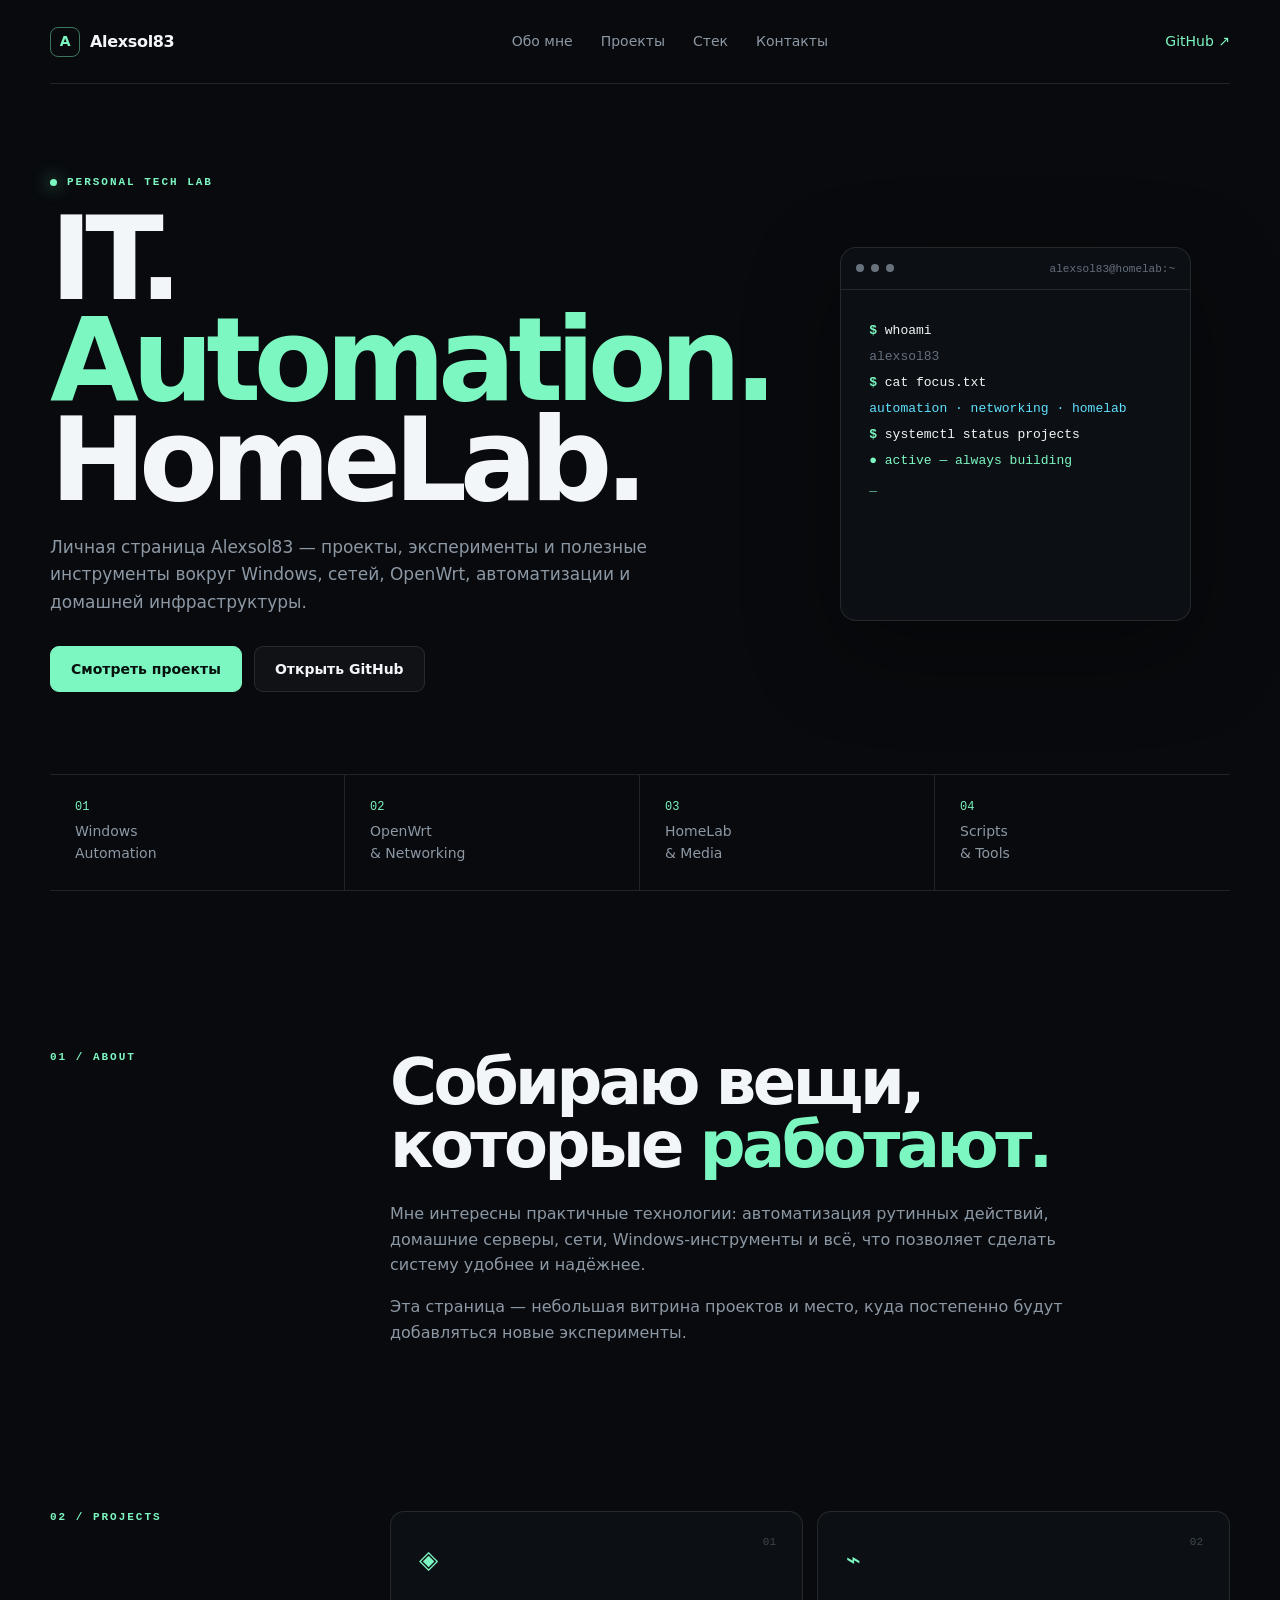
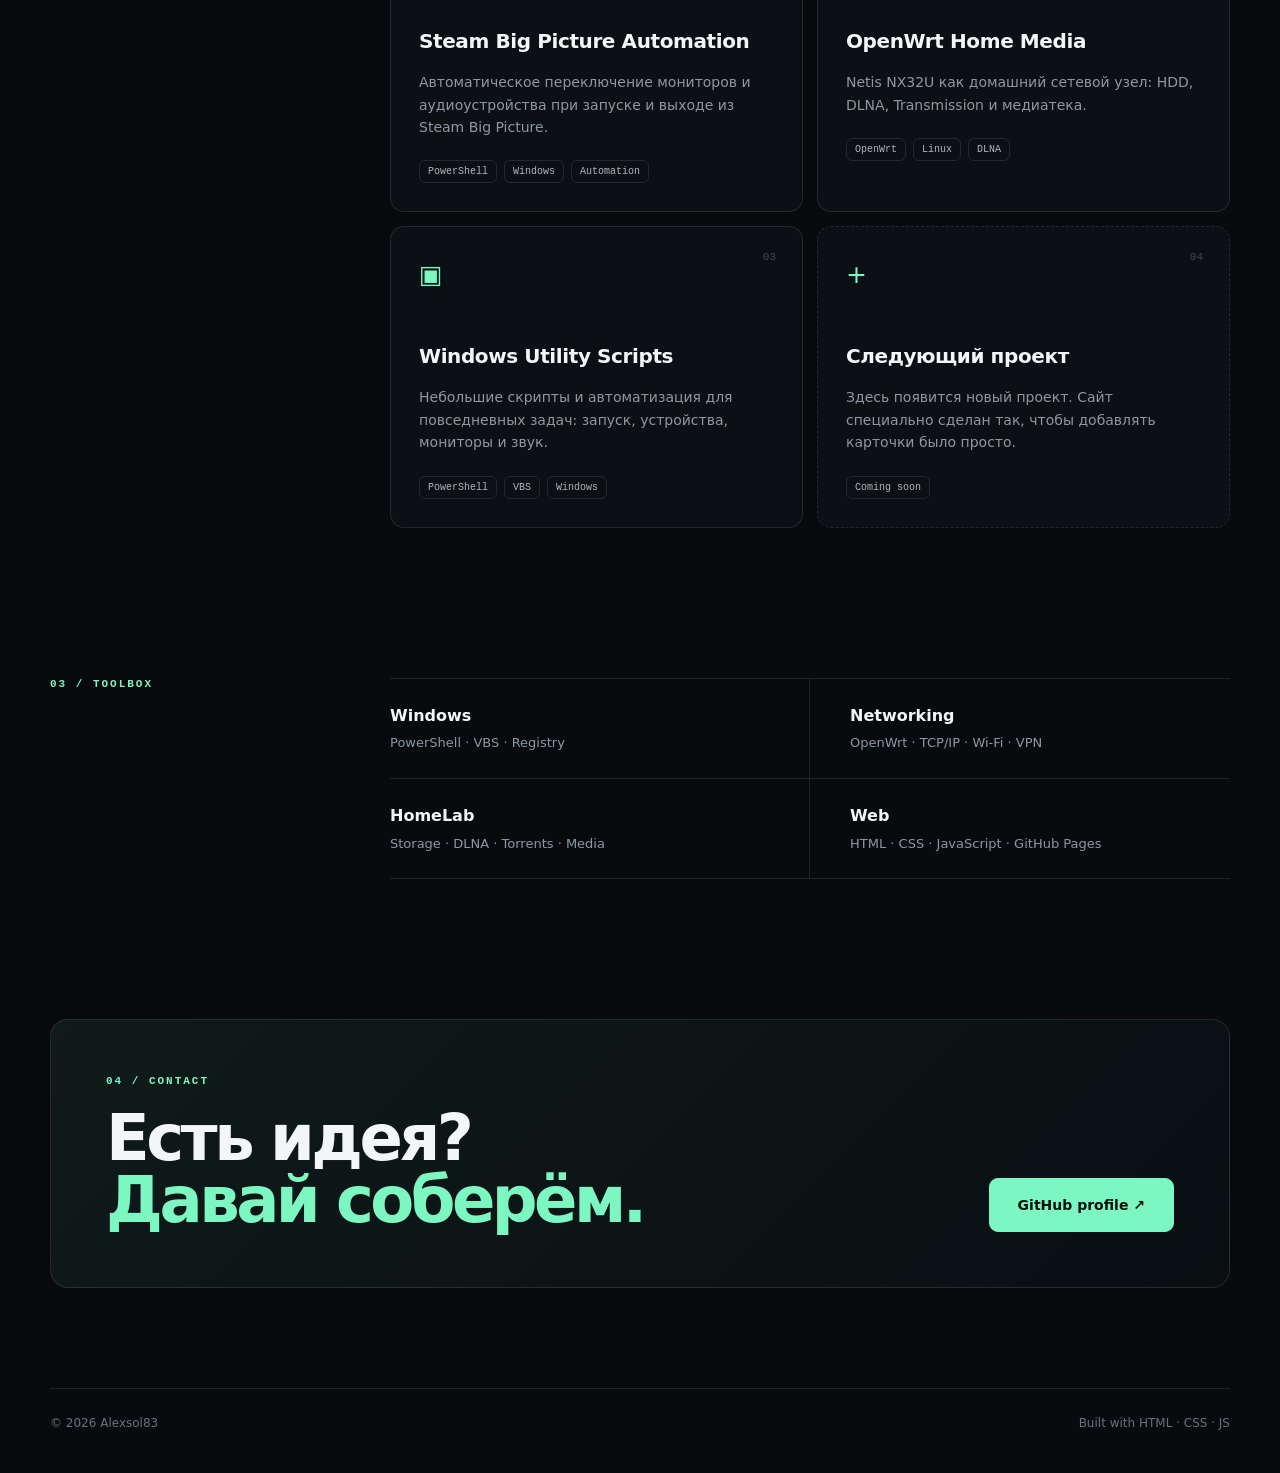
==== index.html @ 80c878f8 "Add files via upload" ====
<!doctype html>
<html lang="ru">
<head>
  <meta charset="utf-8">
  <meta name="viewport" content="width=device-width, initial-scale=1">
  <meta name="description" content="Alexsol83 — IT, automation, HomeLab, OpenWrt and personal projects.">
  <title>Alexsol83 — IT • Automation • HomeLab</title>
  <link rel="stylesheet" href="style.css">
</head>
<body>
  <div class="bg-grid" aria-hidden="true"></div>

  <header class="header">
    <a class="brand" href="#top" aria-label="Alexsol83">
      <span class="brand-mark">A</span>
      <span>Alexsol83</span>
    </a>
    <nav class="nav" aria-label="Основная навигация">
      <a href="#about">Обо мне</a>
      <a href="#projects">Проекты</a>
      <a href="#stack">Стек</a>
      <a href="#contact">Контакты</a>
    </nav>
    <a class="github-link" href="https://github.com/Alexsol83" target="_blank" rel="noopener">GitHub ↗</a>
  </header>

  <main id="top">
    <section class="hero">
      <div class="hero-copy reveal">
        <div class="eyebrow"><span class="dot"></span> PERSONAL TECH LAB</div>
        <h1>IT.<br><span>Automation.</span><br>HomeLab.</h1>
        <p class="hero-text">
          Личная страница Alexsol83 — проекты, эксперименты и полезные инструменты
          вокруг Windows, сетей, OpenWrt, автоматизации и домашней инфраструктуры.
        </p>
        <div class="hero-actions">
          <a class="btn primary" href="#projects">Смотреть проекты</a>
          <a class="btn secondary" href="https://github.com/Alexsol83" target="_blank" rel="noopener">Открыть GitHub</a>
        </div>
      </div>

      <div class="terminal-card reveal" aria-label="Терминал">
        <div class="terminal-top">
          <span></span><span></span><span></span>
          <small>alexsol83@homelab:~</small>
        </div>
        <div class="terminal-body">
          <p><b>$</b> whoami</p>
          <p class="muted">alexsol83</p>
          <p><b>$</b> cat focus.txt</p>
          <p class="accent">automation · networking · homelab</p>
          <p><b>$</b> systemctl status projects</p>
          <p class="ok">● active — always building</p>
          <p class="cursor">_</p>
        </div>
      </div>
    </section>

    <section class="stats reveal" aria-label="Ключевые направления">
      <div><strong>01</strong><span>Windows<br>Automation</span></div>
      <div><strong>02</strong><span>OpenWrt<br>& Networking</span></div>
      <div><strong>03</strong><span>HomeLab<br>& Media</span></div>
      <div><strong>04</strong><span>Scripts<br>& Tools</span></div>
    </section>

    <section id="about" class="section reveal">
      <div class="section-label">01 / ABOUT</div>
      <div class="section-content">
        <h2>Собираю вещи,<br>которые <em>работают.</em></h2>
        <p>
          Мне интересны практичные технологии: автоматизация рутинных действий,
          домашние серверы, сети, Windows-инструменты и всё, что позволяет
          сделать систему удобнее и надёжнее.
        </p>
        <p>
          Эта страница — небольшая витрина проектов и место, куда постепенно
          будут добавляться новые эксперименты.
        </p>
      </div>
    </section>

    <section id="projects" class="section reveal">
      <div class="section-label">02 / PROJECTS</div>
      <div class="project-grid">
        <article class="project">
          <div class="project-number">01</div>
          <div class="project-icon">◈</div>
          <h3>Steam Big Picture Automation</h3>
          <p>Автоматическое переключение мониторов и аудиоустройства при запуске и выходе из Steam Big Picture.</p>
          <div class="tags"><span>PowerShell</span><span>Windows</span><span>Automation</span></div>
        </article>

        <article class="project">
          <div class="project-number">02</div>
          <div class="project-icon">⌁</div>
          <h3>OpenWrt Home Media</h3>
          <p>Netis NX32U как домашний сетевой узел: HDD, DLNA, Transmission и медиатека.</p>
          <div class="tags"><span>OpenWrt</span><span>Linux</span><span>DLNA</span></div>
        </article>

        <article class="project">
          <div class="project-number">03</div>
          <div class="project-icon">▣</div>
          <h3>Windows Utility Scripts</h3>
          <p>Небольшие скрипты и автоматизация для повседневных задач: запуск, устройства, мониторы и звук.</p>
          <div class="tags"><span>PowerShell</span><span>VBS</span><span>Windows</span></div>
        </article>

        <article class="project future">
          <div class="project-number">04</div>
          <div class="project-icon">+</div>
          <h3>Следующий проект</h3>
          <p>Здесь появится новый проект. Сайт специально сделан так, чтобы добавлять карточки было просто.</p>
          <div class="tags"><span>Coming soon</span></div>
        </article>
      </div>
    </section>

    <section id="stack" class="section reveal">
      <div class="section-label">03 / TOOLBOX</div>
      <div class="toolbox">
        <div><b>Windows</b><span>PowerShell · VBS · Registry</span></div>
        <div><b>Networking</b><span>OpenWrt · TCP/IP · Wi‑Fi · VPN</span></div>
        <div><b>HomeLab</b><span>Storage · DLNA · Torrents · Media</span></div>
        <div><b>Web</b><span>HTML · CSS · JavaScript · GitHub Pages</span></div>
      </div>
    </section>

    <section id="contact" class="contact reveal">
      <div>
        <div class="section-label">04 / CONTACT</div>
        <h2>Есть идея?<br><em>Давай соберём.</em></h2>
      </div>
      <a class="btn primary large" href="https://github.com/Alexsol83" target="_blank" rel="noopener">GitHub profile ↗</a>
    </section>
  </main>

  <footer class="footer">
    <span>© <span id="year"></span> Alexsol83</span>
    <span>Built with HTML · CSS · JS</span>
  </footer>

  <script src="script.js"></script>
</body>
</html>
---- style.css ----
:root {
  --bg: #080a0d;
  --panel: rgba(15, 19, 24, .78);
  --text: #f3f6f8;
  --muted: #8d98a5;
  --line: rgba(255,255,255,.10);
  --accent: #7df7c2;
  --accent-2: #5fe2ff;
  --max: 1180px;
}

* { box-sizing: border-box; }
html { scroll-behavior: smooth; }
body {
  margin: 0;
  background: var(--bg);
  color: var(--text);
  font-family: Inter, ui-sans-serif, system-ui, -apple-system, BlinkMacSystemFont, "Segoe UI", sans-serif;
  line-height: 1.6;
  overflow-x: hidden;
}
a { color: inherit; text-decoration: none; }

.bg-grid {
  position: fixed;
  inset: 0;
  pointer-events: none;
  opacity: .22;
  background-image:
    linear-gradient(rgba(255,255,255,.035) 1px, transparent 1px),
    linear-gradient(90deg, rgba(255,255,255,.035) 1px, transparent 1px);
  background-size: 44px 44px;
  mask-image: linear-gradient(to bottom, black, transparent 80%);
}

.header, main, .footer {
  width: min(calc(100% - 40px), var(--max));
  margin-inline: auto;
}
.header {
  height: 84px;
  display: flex;
  align-items: center;
  justify-content: space-between;
  border-bottom: 1px solid var(--line);
}
.brand { display: flex; align-items: center; gap: 10px; font-weight: 750; letter-spacing: -.02em; }
.brand-mark {
  display: grid; place-items: center; width: 30px; height: 30px;
  border: 1px solid rgba(125,247,194,.45); color: var(--accent);
  font-size: 14px; border-radius: 8px;
}
.nav { display: flex; gap: 28px; color: var(--muted); font-size: 14px; }
.nav a:hover, .github-link:hover { color: var(--text); }
.github-link { font-size: 14px; color: var(--accent); }

.hero {
  min-height: 690px;
  display: grid;
  grid-template-columns: 1.1fr .9fr;
  align-items: center;
  gap: 70px;
  padding: 90px 0 80px;
}
.eyebrow, .section-label {
  color: var(--accent);
  font: 700 11px/1.2 ui-monospace, SFMono-Regular, Menlo, monospace;
  letter-spacing: .18em;
}
.eyebrow { display: flex; align-items: center; gap: 10px; }
.dot { width: 7px; height: 7px; border-radius: 50%; background: var(--accent); box-shadow: 0 0 18px var(--accent); }
h1 {
  margin: 20px 0 24px;
  font-size: clamp(62px, 9vw, 116px);
  line-height: .87;
  letter-spacing: -.065em;
  font-weight: 800;
}
h1 span, em { color: var(--accent); font-style: normal; }
.hero-text { max-width: 600px; color: var(--muted); font-size: 17px; }
.hero-actions { display: flex; gap: 12px; margin-top: 30px; flex-wrap: wrap; }
.btn {
  display: inline-flex; align-items: center; justify-content: center;
  min-height: 46px; padding: 0 20px; border-radius: 9px;
  border: 1px solid var(--line); font-weight: 700; font-size: 14px;
  transition: .25s ease;
}
.btn:hover { transform: translateY(-2px); }
.btn.primary { background: var(--accent); color: #06110d; border-color: var(--accent); }
.btn.secondary { background: rgba(255,255,255,.035); }
.btn.large { min-height: 54px; padding-inline: 28px; }

.terminal-card {
  border: 1px solid var(--line); background: var(--panel); backdrop-filter: blur(16px);
  border-radius: 16px; overflow: hidden; box-shadow: 0 30px 90px rgba(0,0,0,.35);
  transform: rotate(1.5deg);
}
.terminal-top { height: 42px; display: flex; align-items: center; gap: 7px; padding: 0 15px; border-bottom: 1px solid var(--line); }
.terminal-top > span { width: 8px; height: 8px; border-radius: 50%; background: #68727d; }
.terminal-top small { margin-left: auto; color: #66717c; font: 11px ui-monospace, monospace; }
.terminal-body { padding: 28px; min-height: 330px; font: 13px/2 ui-monospace, SFMono-Regular, Menlo, monospace; }
.terminal-body p { margin: 0; }
.terminal-body b { color: var(--accent); }
.muted { color: #66717c; }
.accent { color: var(--accent-2); }
.ok { color: var(--accent); }
.cursor { color: var(--accent); animation: blink 1s step-end infinite; }
@keyframes blink { 50% { opacity: 0; } }

.stats {
  display: grid; grid-template-columns: repeat(4,1fr);
  border-block: 1px solid var(--line); margin-bottom: 130px;
}
.stats > div { padding: 25px; border-right: 1px solid var(--line); display: flex; flex-direction: column; gap: 6px; }
.stats > div:last-child { border-right: 0; }
.stats strong { color: var(--accent); font: 12px ui-monospace, monospace; }
.stats span { color: var(--muted); font-size: 14px; }

.section { padding: 30px 0 120px; display: grid; grid-template-columns: .25fr .75fr; gap: 60px; }
.section-content { max-width: 760px; }
h2 { margin: 0 0 25px; font-size: clamp(38px, 5vw, 70px); line-height: .98; letter-spacing: -.055em; }
.section-content p { max-width: 680px; color: var(--muted); font-size: 16px; }
.project-grid { display: grid; grid-template-columns: repeat(2,1fr); gap: 14px; }
.project {
  position: relative; min-height: 290px; padding: 28px;
  background: var(--panel); border: 1px solid var(--line); border-radius: 14px;
  transition: .3s ease; overflow: hidden;
}
.project:hover { transform: translateY(-5px); border-color: rgba(125,247,194,.35); }
.project-number { position: absolute; top: 24px; right: 26px; color: #3e4852; font: 11px ui-monospace, monospace; }
.project-icon { color: var(--accent); font-size: 25px; margin-bottom: 45px; }
.project h3 { margin: 0 0 10px; font-size: 20px; letter-spacing: -.02em; }
.project p { color: var(--muted); font-size: 14px; }
.tags { display: flex; gap: 7px; flex-wrap: wrap; margin-top: 22px; }
.tags span { padding: 5px 8px; border: 1px solid var(--line); border-radius: 6px; color: #aeb7c0; font: 10px ui-monospace, monospace; }
.future { border-style: dashed; }

.toolbox { display: grid; grid-template-columns: 1fr 1fr; gap: 0; border-top: 1px solid var(--line); }
.toolbox div { padding: 24px 0; border-bottom: 1px solid var(--line); display: flex; flex-direction: column; gap: 5px; }
.toolbox div:nth-child(odd) { padding-right: 40px; border-right: 1px solid var(--line); }
.toolbox div:nth-child(even) { padding-left: 40px; }
.toolbox b { font-size: 16px; }
.toolbox span { color: var(--muted); font-size: 13px; }

.contact {
  margin: 20px 0 100px; padding: 55px;
  border: 1px solid var(--line); border-radius: 18px;
  background: linear-gradient(135deg, rgba(125,247,194,.07), rgba(95,226,255,.025));
  display: flex; align-items: end; justify-content: space-between; gap: 30px;
}
.contact h2 { margin-top: 18px; margin-bottom: 0; }

.footer {
  padding: 25px 0 40px; border-top: 1px solid var(--line);
  display: flex; justify-content: space-between; color: #68727c; font-size: 12px;
}

.reveal { opacity: 0; transform: translateY(18px); transition: opacity .7s ease, transform .7s ease; }
.reveal.visible { opacity: 1; transform: none; }

@media (max-width: 820px) {
  .header { height: 70px; }
  .nav { display: none; }
  .hero { grid-template-columns: 1fr; gap: 35px; padding-top: 65px; }
  .terminal-card { transform: none; }
  .stats { grid-template-columns: 1fr 1fr; margin-bottom: 80px; }
  .stats > div:nth-child(2) { border-right: 0; }
  .stats > div:nth-child(-n+2) { border-bottom: 1px solid var(--line); }
  .section { grid-template-columns: 1fr; gap: 25px; padding-bottom: 85px; }
  .project-grid, .toolbox { grid-template-columns: 1fr; }
  .toolbox div:nth-child(odd), .toolbox div:nth-child(even) { padding-inline: 0; border-right: 0; }
  .contact { flex-direction: column; align-items: flex-start; margin-bottom: 70px; padding: 32px; }
}
@media (max-width: 480px) {
  .header, main, .footer { width: min(calc(100% - 28px), var(--max)); }
  h1 { font-size: 60px; }
  .stats > div { padding: 18px 12px; }
  .project { min-height: auto; }
}
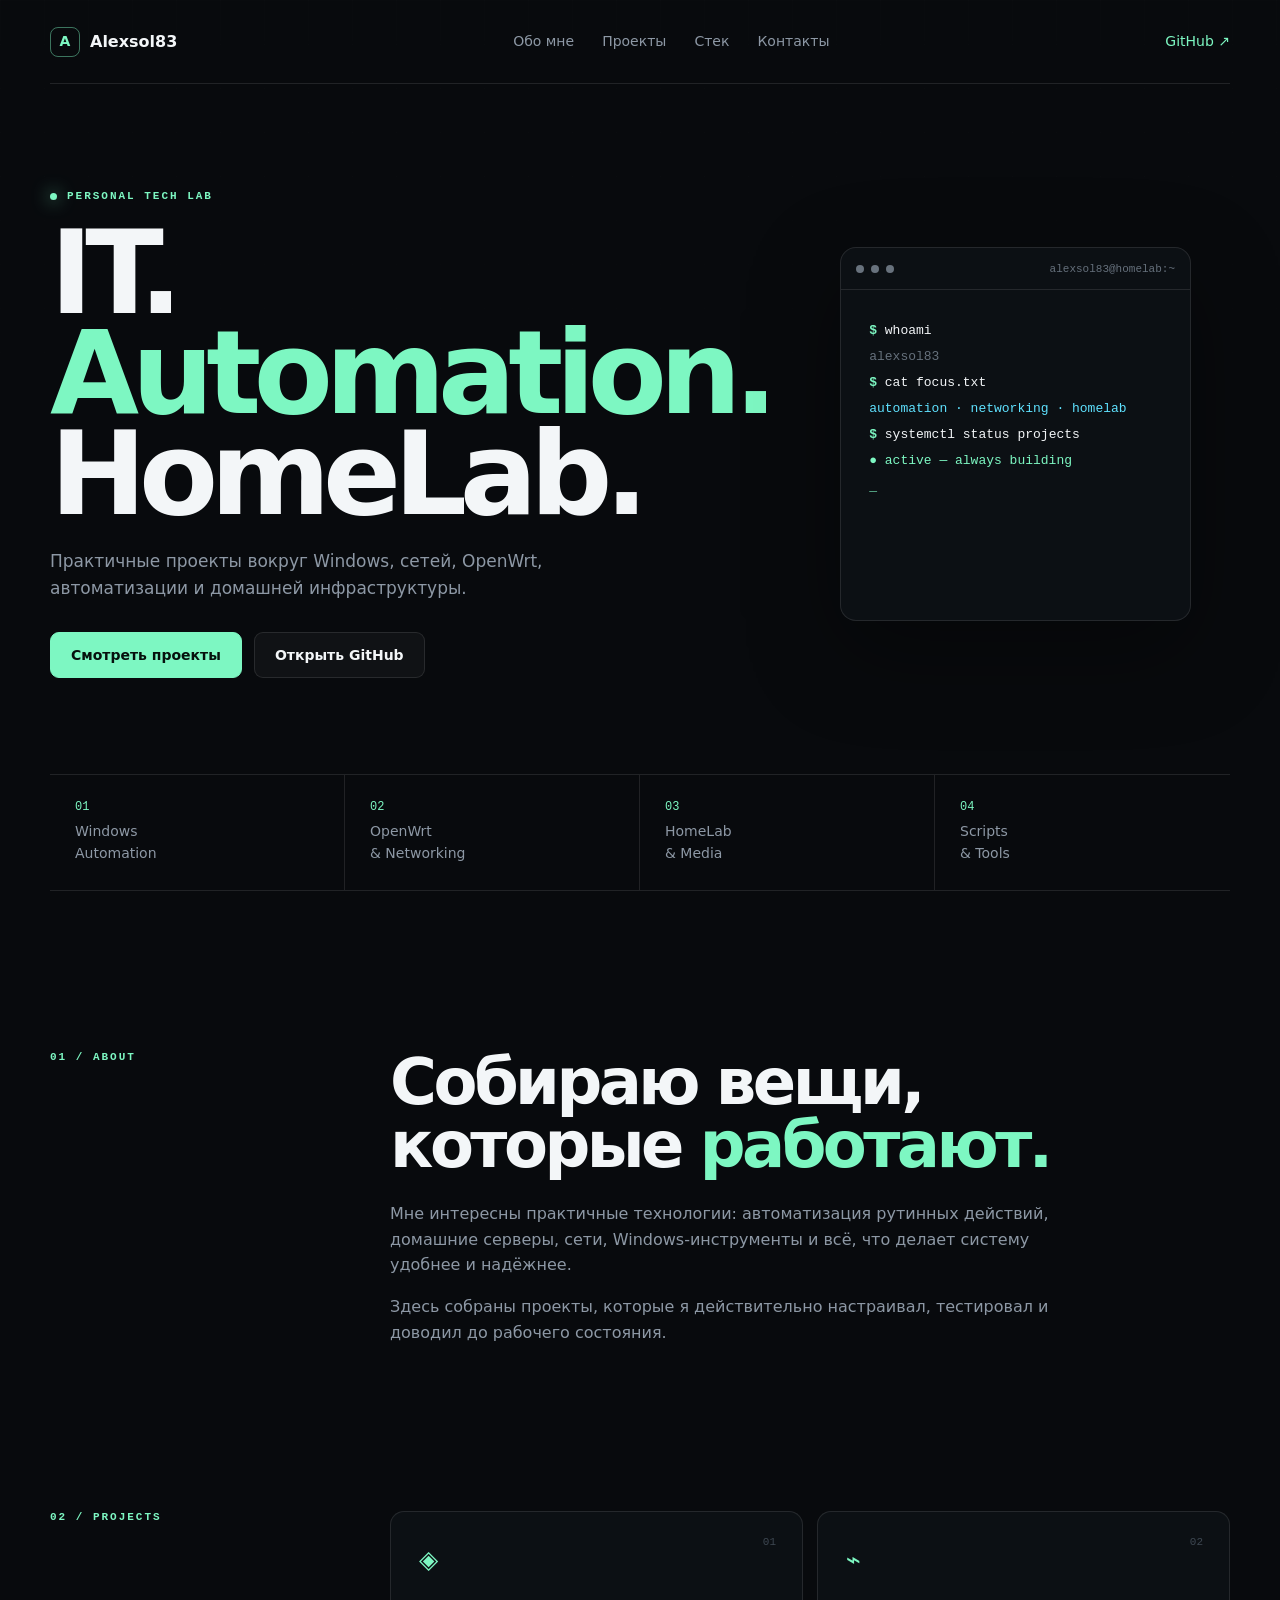
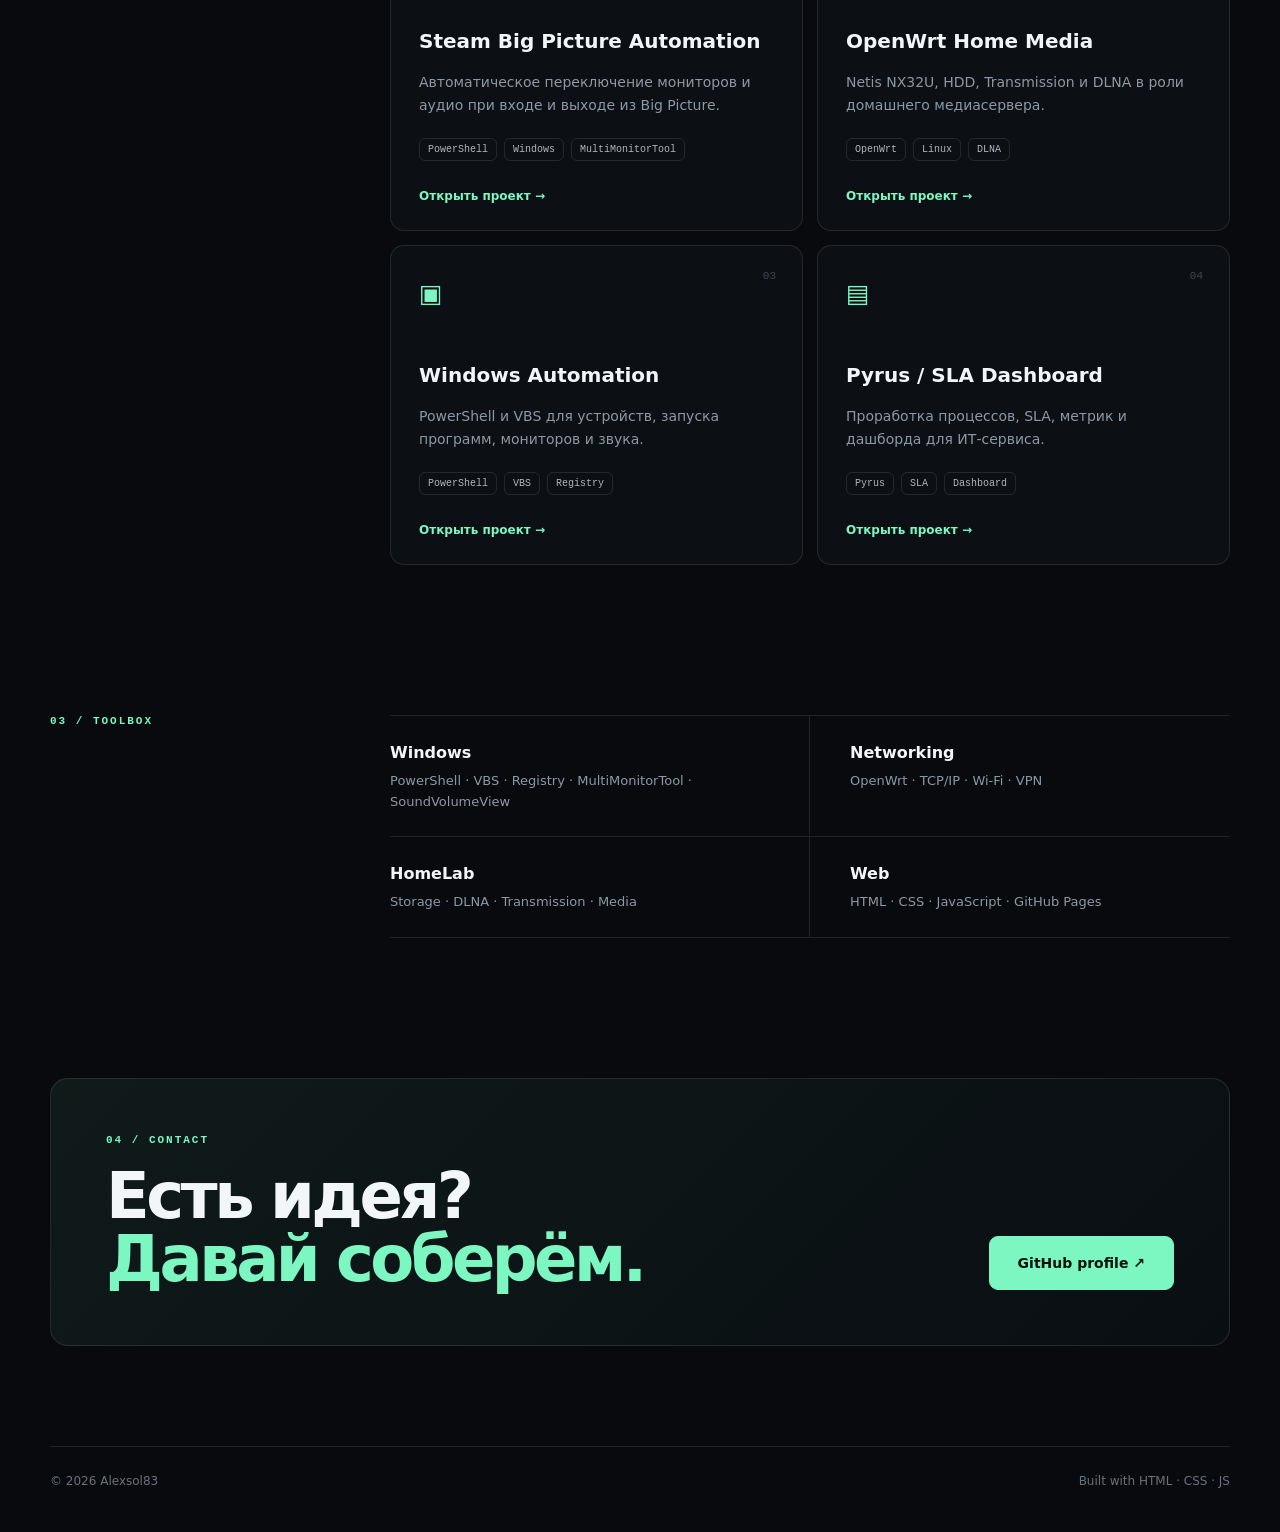
==== commit 04532b09: "Add files via upload" ====
--- a/index.html
+++ b/index.html
@@ -3,23 +3,16 @@
 <head>
   <meta charset="utf-8">
   <meta name="viewport" content="width=device-width, initial-scale=1">
-  <meta name="description" content="Alexsol83 — IT, automation, HomeLab, OpenWrt and personal projects.">
+  <meta name="description" content="Alexsol83 — IT infrastructure, automation, HomeLab and practical projects.">
   <title>Alexsol83 — IT • Automation • HomeLab</title>
   <link rel="stylesheet" href="style.css">
 </head>
 <body>
   <div class="bg-grid" aria-hidden="true"></div>
-
   <header class="header">
-    <a class="brand" href="#top" aria-label="Alexsol83">
-      <span class="brand-mark">A</span>
-      <span>Alexsol83</span>
-    </a>
-    <nav class="nav" aria-label="Основная навигация">
-      <a href="#about">Обо мне</a>
-      <a href="#projects">Проекты</a>
-      <a href="#stack">Стек</a>
-      <a href="#contact">Контакты</a>
+    <a class="brand" href="#top"><span class="brand-mark">A</span><span>Alexsol83</span></a>
+    <nav class="nav">
+      <a href="#about">Обо мне</a><a href="#projects">Проекты</a><a href="#stack">Стек</a><a href="#contact">Контакты</a>
     </nav>
     <a class="github-link" href="https://github.com/Alexsol83" target="_blank" rel="noopener">GitHub ↗</a>
   </header>
@@ -29,34 +22,23 @@
       <div class="hero-copy reveal">
         <div class="eyebrow"><span class="dot"></span> PERSONAL TECH LAB</div>
         <h1>IT.<br><span>Automation.</span><br>HomeLab.</h1>
-        <p class="hero-text">
-          Личная страница Alexsol83 — проекты, эксперименты и полезные инструменты
-          вокруг Windows, сетей, OpenWrt, автоматизации и домашней инфраструктуры.
-        </p>
+        <p class="hero-text">Практичные проекты вокруг Windows, сетей, OpenWrt, автоматизации и домашней инфраструктуры.</p>
         <div class="hero-actions">
           <a class="btn primary" href="#projects">Смотреть проекты</a>
           <a class="btn secondary" href="https://github.com/Alexsol83" target="_blank" rel="noopener">Открыть GitHub</a>
         </div>
       </div>
-
-      <div class="terminal-card reveal" aria-label="Терминал">
-        <div class="terminal-top">
-          <span></span><span></span><span></span>
-          <small>alexsol83@homelab:~</small>
-        </div>
+      <div class="terminal-card reveal">
+        <div class="terminal-top"><span></span><span></span><span></span><small>alexsol83@homelab:~</small></div>
         <div class="terminal-body">
-          <p><b>$</b> whoami</p>
-          <p class="muted">alexsol83</p>
-          <p><b>$</b> cat focus.txt</p>
-          <p class="accent">automation · networking · homelab</p>
-          <p><b>$</b> systemctl status projects</p>
-          <p class="ok">● active — always building</p>
-          <p class="cursor">_</p>
+          <p><b>$</b> whoami</p><p class="muted">alexsol83</p>
+          <p><b>$</b> cat focus.txt</p><p class="accent">automation · networking · homelab</p>
+          <p><b>$</b> systemctl status projects</p><p class="ok">● active — always building</p><p class="cursor">_</p>
         </div>
       </div>
     </section>
 
-    <section class="stats reveal" aria-label="Ключевые направления">
+    <section class="stats reveal">
       <div><strong>01</strong><span>Windows<br>Automation</span></div>
       <div><strong>02</strong><span>OpenWrt<br>& Networking</span></div>
       <div><strong>03</strong><span>HomeLab<br>& Media</span></div>
@@ -67,79 +49,62 @@
       <div class="section-label">01 / ABOUT</div>
       <div class="section-content">
         <h2>Собираю вещи,<br>которые <em>работают.</em></h2>
-        <p>
-          Мне интересны практичные технологии: автоматизация рутинных действий,
-          домашние серверы, сети, Windows-инструменты и всё, что позволяет
-          сделать систему удобнее и надёжнее.
-        </p>
-        <p>
-          Эта страница — небольшая витрина проектов и место, куда постепенно
-          будут добавляться новые эксперименты.
-        </p>
+        <p>Мне интересны практичные технологии: автоматизация рутинных действий, домашние серверы, сети, Windows-инструменты и всё, что делает систему удобнее и надёжнее.</p>
+        <p>Здесь собраны проекты, которые я действительно настраивал, тестировал и доводил до рабочего состояния.</p>
       </div>
     </section>
 
     <section id="projects" class="section reveal">
       <div class="section-label">02 / PROJECTS</div>
       <div class="project-grid">
-        <article class="project">
-          <div class="project-number">01</div>
-          <div class="project-icon">◈</div>
+        <a class="project" href="projects/steam-big-picture.html">
+          <div class="project-number">01</div><div class="project-icon">◈</div>
           <h3>Steam Big Picture Automation</h3>
-          <p>Автоматическое переключение мониторов и аудиоустройства при запуске и выходе из Steam Big Picture.</p>
-          <div class="tags"><span>PowerShell</span><span>Windows</span><span>Automation</span></div>
-        </article>
-
-        <article class="project">
-          <div class="project-number">02</div>
-          <div class="project-icon">⌁</div>
+          <p>Автоматическое переключение мониторов и аудио при входе и выходе из Big Picture.</p>
+          <div class="tags"><span>PowerShell</span><span>Windows</span><span>MultiMonitorTool</span></div>
+          <span class="project-more">Открыть проект →</span>
+        </a>
+        <a class="project" href="projects/openwrt-home-media.html">
+          <div class="project-number">02</div><div class="project-icon">⌁</div>
           <h3>OpenWrt Home Media</h3>
-          <p>Netis NX32U как домашний сетевой узел: HDD, DLNA, Transmission и медиатека.</p>
+          <p>Netis NX32U, HDD, Transmission и DLNA в роли домашнего медиасервера.</p>
           <div class="tags"><span>OpenWrt</span><span>Linux</span><span>DLNA</span></div>
-        </article>
-
-        <article class="project">
-          <div class="project-number">03</div>
-          <div class="project-icon">▣</div>
-          <h3>Windows Utility Scripts</h3>
-          <p>Небольшие скрипты и автоматизация для повседневных задач: запуск, устройства, мониторы и звук.</p>
-          <div class="tags"><span>PowerShell</span><span>VBS</span><span>Windows</span></div>
-        </article>
-
-        <article class="project future">
-          <div class="project-number">04</div>
-          <div class="project-icon">+</div>
-          <h3>Следующий проект</h3>
-          <p>Здесь появится новый проект. Сайт специально сделан так, чтобы добавлять карточки было просто.</p>
-          <div class="tags"><span>Coming soon</span></div>
-        </article>
+          <span class="project-more">Открыть проект →</span>
+        </a>
+        <a class="project" href="projects/windows-automation.html">
+          <div class="project-number">03</div><div class="project-icon">▣</div>
+          <h3>Windows Automation</h3>
+          <p>PowerShell и VBS для устройств, запуска программ, мониторов и звука.</p>
+          <div class="tags"><span>PowerShell</span><span>VBS</span><span>Registry</span></div>
+          <span class="project-more">Открыть проект →</span>
+        </a>
+        <a class="project" href="projects/pyrus-sla-dashboard.html">
+          <div class="project-number">04</div><div class="project-icon">▤</div>
+          <h3>Pyrus / SLA Dashboard</h3>
+          <p>Проработка процессов, SLA, метрик и дашборда для ИТ-сервиса.</p>
+          <div class="tags"><span>Pyrus</span><span>SLA</span><span>Dashboard</span></div>
+          <span class="project-more">Открыть проект →</span>
+        </a>
       </div>
     </section>
 
     <section id="stack" class="section reveal">
       <div class="section-label">03 / TOOLBOX</div>
       <div class="toolbox">
-        <div><b>Windows</b><span>PowerShell · VBS · Registry</span></div>
+        <div><b>Windows</b><span>PowerShell · VBS · Registry · MultiMonitorTool · SoundVolumeView</span></div>
         <div><b>Networking</b><span>OpenWrt · TCP/IP · Wi‑Fi · VPN</span></div>
-        <div><b>HomeLab</b><span>Storage · DLNA · Torrents · Media</span></div>
+        <div><b>HomeLab</b><span>Storage · DLNA · Transmission · Media</span></div>
         <div><b>Web</b><span>HTML · CSS · JavaScript · GitHub Pages</span></div>
       </div>
     </section>
 
     <section id="contact" class="contact reveal">
-      <div>
-        <div class="section-label">04 / CONTACT</div>
-        <h2>Есть идея?<br><em>Давай соберём.</em></h2>
-      </div>
+      <div><div class="section-label">04 / CONTACT</div><h2>Есть идея?<br><em>Давай соберём.</em></h2></div>
       <a class="btn primary large" href="https://github.com/Alexsol83" target="_blank" rel="noopener">GitHub profile ↗</a>
     </section>
   </main>
 
-  <footer class="footer">
-    <span>© <span id="year"></span> Alexsol83</span>
-    <span>Built with HTML · CSS · JS</span>
-  </footer>
-
+  <footer class="footer"><span>© <span id="year"></span> Alexsol83</span><span>Built with HTML · CSS · JS</span></footer>
   <script src="script.js"></script>
 </body>
 </html>
--- a/style.css
+++ b/style.css
@@ -1,179 +1,16 @@
-:root {
-  --bg: #080a0d;
-  --panel: rgba(15, 19, 24, .78);
-  --text: #f3f6f8;
-  --muted: #8d98a5;
-  --line: rgba(255,255,255,.10);
-  --accent: #7df7c2;
-  --accent-2: #5fe2ff;
-  --max: 1180px;
-}
-
-* { box-sizing: border-box; }
-html { scroll-behavior: smooth; }
-body {
-  margin: 0;
-  background: var(--bg);
-  color: var(--text);
-  font-family: Inter, ui-sans-serif, system-ui, -apple-system, BlinkMacSystemFont, "Segoe UI", sans-serif;
-  line-height: 1.6;
-  overflow-x: hidden;
-}
-a { color: inherit; text-decoration: none; }
-
-.bg-grid {
-  position: fixed;
-  inset: 0;
-  pointer-events: none;
-  opacity: .22;
-  background-image:
-    linear-gradient(rgba(255,255,255,.035) 1px, transparent 1px),
-    linear-gradient(90deg, rgba(255,255,255,.035) 1px, transparent 1px);
-  background-size: 44px 44px;
-  mask-image: linear-gradient(to bottom, black, transparent 80%);
-}
-
-.header, main, .footer {
-  width: min(calc(100% - 40px), var(--max));
-  margin-inline: auto;
-}
-.header {
-  height: 84px;
-  display: flex;
-  align-items: center;
-  justify-content: space-between;
-  border-bottom: 1px solid var(--line);
-}
-.brand { display: flex; align-items: center; gap: 10px; font-weight: 750; letter-spacing: -.02em; }
-.brand-mark {
-  display: grid; place-items: center; width: 30px; height: 30px;
-  border: 1px solid rgba(125,247,194,.45); color: var(--accent);
-  font-size: 14px; border-radius: 8px;
-}
-.nav { display: flex; gap: 28px; color: var(--muted); font-size: 14px; }
-.nav a:hover, .github-link:hover { color: var(--text); }
-.github-link { font-size: 14px; color: var(--accent); }
-
-.hero {
-  min-height: 690px;
-  display: grid;
-  grid-template-columns: 1.1fr .9fr;
-  align-items: center;
-  gap: 70px;
-  padding: 90px 0 80px;
-}
-.eyebrow, .section-label {
-  color: var(--accent);
-  font: 700 11px/1.2 ui-monospace, SFMono-Regular, Menlo, monospace;
-  letter-spacing: .18em;
-}
-.eyebrow { display: flex; align-items: center; gap: 10px; }
-.dot { width: 7px; height: 7px; border-radius: 50%; background: var(--accent); box-shadow: 0 0 18px var(--accent); }
-h1 {
-  margin: 20px 0 24px;
-  font-size: clamp(62px, 9vw, 116px);
-  line-height: .87;
-  letter-spacing: -.065em;
-  font-weight: 800;
-}
-h1 span, em { color: var(--accent); font-style: normal; }
-.hero-text { max-width: 600px; color: var(--muted); font-size: 17px; }
-.hero-actions { display: flex; gap: 12px; margin-top: 30px; flex-wrap: wrap; }
-.btn {
-  display: inline-flex; align-items: center; justify-content: center;
-  min-height: 46px; padding: 0 20px; border-radius: 9px;
-  border: 1px solid var(--line); font-weight: 700; font-size: 14px;
-  transition: .25s ease;
-}
-.btn:hover { transform: translateY(-2px); }
-.btn.primary { background: var(--accent); color: #06110d; border-color: var(--accent); }
-.btn.secondary { background: rgba(255,255,255,.035); }
-.btn.large { min-height: 54px; padding-inline: 28px; }
-
-.terminal-card {
-  border: 1px solid var(--line); background: var(--panel); backdrop-filter: blur(16px);
-  border-radius: 16px; overflow: hidden; box-shadow: 0 30px 90px rgba(0,0,0,.35);
-  transform: rotate(1.5deg);
-}
-.terminal-top { height: 42px; display: flex; align-items: center; gap: 7px; padding: 0 15px; border-bottom: 1px solid var(--line); }
-.terminal-top > span { width: 8px; height: 8px; border-radius: 50%; background: #68727d; }
-.terminal-top small { margin-left: auto; color: #66717c; font: 11px ui-monospace, monospace; }
-.terminal-body { padding: 28px; min-height: 330px; font: 13px/2 ui-monospace, SFMono-Regular, Menlo, monospace; }
-.terminal-body p { margin: 0; }
-.terminal-body b { color: var(--accent); }
-.muted { color: #66717c; }
-.accent { color: var(--accent-2); }
-.ok { color: var(--accent); }
-.cursor { color: var(--accent); animation: blink 1s step-end infinite; }
-@keyframes blink { 50% { opacity: 0; } }
-
-.stats {
-  display: grid; grid-template-columns: repeat(4,1fr);
-  border-block: 1px solid var(--line); margin-bottom: 130px;
-}
-.stats > div { padding: 25px; border-right: 1px solid var(--line); display: flex; flex-direction: column; gap: 6px; }
-.stats > div:last-child { border-right: 0; }
-.stats strong { color: var(--accent); font: 12px ui-monospace, monospace; }
-.stats span { color: var(--muted); font-size: 14px; }
-
-.section { padding: 30px 0 120px; display: grid; grid-template-columns: .25fr .75fr; gap: 60px; }
-.section-content { max-width: 760px; }
-h2 { margin: 0 0 25px; font-size: clamp(38px, 5vw, 70px); line-height: .98; letter-spacing: -.055em; }
-.section-content p { max-width: 680px; color: var(--muted); font-size: 16px; }
-.project-grid { display: grid; grid-template-columns: repeat(2,1fr); gap: 14px; }
-.project {
-  position: relative; min-height: 290px; padding: 28px;
-  background: var(--panel); border: 1px solid var(--line); border-radius: 14px;
-  transition: .3s ease; overflow: hidden;
-}
-.project:hover { transform: translateY(-5px); border-color: rgba(125,247,194,.35); }
-.project-number { position: absolute; top: 24px; right: 26px; color: #3e4852; font: 11px ui-monospace, monospace; }
-.project-icon { color: var(--accent); font-size: 25px; margin-bottom: 45px; }
-.project h3 { margin: 0 0 10px; font-size: 20px; letter-spacing: -.02em; }
-.project p { color: var(--muted); font-size: 14px; }
-.tags { display: flex; gap: 7px; flex-wrap: wrap; margin-top: 22px; }
-.tags span { padding: 5px 8px; border: 1px solid var(--line); border-radius: 6px; color: #aeb7c0; font: 10px ui-monospace, monospace; }
-.future { border-style: dashed; }
-
-.toolbox { display: grid; grid-template-columns: 1fr 1fr; gap: 0; border-top: 1px solid var(--line); }
-.toolbox div { padding: 24px 0; border-bottom: 1px solid var(--line); display: flex; flex-direction: column; gap: 5px; }
-.toolbox div:nth-child(odd) { padding-right: 40px; border-right: 1px solid var(--line); }
-.toolbox div:nth-child(even) { padding-left: 40px; }
-.toolbox b { font-size: 16px; }
-.toolbox span { color: var(--muted); font-size: 13px; }
-
-.contact {
-  margin: 20px 0 100px; padding: 55px;
-  border: 1px solid var(--line); border-radius: 18px;
-  background: linear-gradient(135deg, rgba(125,247,194,.07), rgba(95,226,255,.025));
-  display: flex; align-items: end; justify-content: space-between; gap: 30px;
-}
-.contact h2 { margin-top: 18px; margin-bottom: 0; }
-
-.footer {
-  padding: 25px 0 40px; border-top: 1px solid var(--line);
-  display: flex; justify-content: space-between; color: #68727c; font-size: 12px;
-}
-
-.reveal { opacity: 0; transform: translateY(18px); transition: opacity .7s ease, transform .7s ease; }
-.reveal.visible { opacity: 1; transform: none; }
-
-@media (max-width: 820px) {
-  .header { height: 70px; }
-  .nav { display: none; }
-  .hero { grid-template-columns: 1fr; gap: 35px; padding-top: 65px; }
-  .terminal-card { transform: none; }
-  .stats { grid-template-columns: 1fr 1fr; margin-bottom: 80px; }
-  .stats > div:nth-child(2) { border-right: 0; }
-  .stats > div:nth-child(-n+2) { border-bottom: 1px solid var(--line); }
-  .section { grid-template-columns: 1fr; gap: 25px; padding-bottom: 85px; }
-  .project-grid, .toolbox { grid-template-columns: 1fr; }
-  .toolbox div:nth-child(odd), .toolbox div:nth-child(even) { padding-inline: 0; border-right: 0; }
-  .contact { flex-direction: column; align-items: flex-start; margin-bottom: 70px; padding: 32px; }
-}
-@media (max-width: 480px) {
-  .header, main, .footer { width: min(calc(100% - 28px), var(--max)); }
-  h1 { font-size: 60px; }
-  .stats > div { padding: 18px 12px; }
-  .project { min-height: auto; }
-}
+:root{--bg:#080a0d;--panel:rgba(15,19,24,.78);--text:#f3f6f8;--muted:#8d98a5;--line:rgba(255,255,255,.10);--accent:#7df7c2;--accent2:#5fe2ff;--max:1180px}
+*{box-sizing:border-box}html{scroll-behavior:smooth}body{margin:0;background:var(--bg);color:var(--text);font-family:Inter,ui-sans-serif,system-ui,-apple-system,BlinkMacSystemFont,"Segoe UI",sans-serif;line-height:1.6;overflow-x:hidden}a{color:inherit;text-decoration:none}
+.bg-grid{position:fixed;inset:0;pointer-events:none;opacity:.22;background-image:linear-gradient(rgba(255,255,255,.035) 1px,transparent 1px),linear-gradient(90deg,rgba(255,255,255,.035) 1px,transparent 1px);background-size:44px 44px;mask-image:linear-gradient(to bottom,#000,transparent 80%)}
+.header,main,.footer{width:min(calc(100% - 40px),var(--max));margin-inline:auto}.header{height:84px;display:flex;align-items:center;justify-content:space-between;border-bottom:1px solid var(--line)}.brand{display:flex;align-items:center;gap:10px;font-weight:750}.brand-mark{display:grid;place-items:center;width:30px;height:30px;border:1px solid rgba(125,247,194,.45);color:var(--accent);font-size:14px;border-radius:8px}.nav{display:flex;gap:28px;color:var(--muted);font-size:14px}.nav a:hover,.github-link:hover{color:var(--text)}.github-link{font-size:14px;color:var(--accent)}
+.hero{min-height:690px;display:grid;grid-template-columns:1.1fr .9fr;align-items:center;gap:70px;padding:90px 0 80px}.eyebrow,.section-label{color:var(--accent);font:700 11px/1.2 ui-monospace,SFMono-Regular,Menlo,monospace;letter-spacing:.18em}.eyebrow{display:flex;align-items:center;gap:10px}.dot{width:7px;height:7px;border-radius:50%;background:var(--accent);box-shadow:0 0 18px var(--accent)}
+h1{margin:20px 0 24px;font-size:clamp(62px,9vw,116px);line-height:.87;letter-spacing:-.065em;font-weight:800}h1 span,em{color:var(--accent);font-style:normal}.hero-text{max-width:600px;color:var(--muted);font-size:17px}.hero-actions{display:flex;gap:12px;margin-top:30px;flex-wrap:wrap}.btn{display:inline-flex;align-items:center;justify-content:center;min-height:46px;padding:0 20px;border-radius:9px;border:1px solid var(--line);font-weight:700;font-size:14px;transition:.25s}.btn:hover{transform:translateY(-2px)}.btn.primary{background:var(--accent);color:#06110d;border-color:var(--accent)}.btn.secondary{background:rgba(255,255,255,.035)}.btn.large{min-height:54px;padding-inline:28px}
+.terminal-card{border:1px solid var(--line);background:var(--panel);backdrop-filter:blur(16px);border-radius:16px;overflow:hidden;box-shadow:0 30px 90px rgba(0,0,0,.35);transform:rotate(1.5deg)}.terminal-top{height:42px;display:flex;align-items:center;gap:7px;padding:0 15px;border-bottom:1px solid var(--line)}.terminal-top>span{width:8px;height:8px;border-radius:50%;background:#68727d}.terminal-top small{margin-left:auto;color:#66717c;font:11px ui-monospace,monospace}.terminal-body{padding:28px;min-height:330px;font:13px/2 ui-monospace,SFMono-Regular,Menlo,monospace}.terminal-body p{margin:0}.terminal-body b{color:var(--accent)}.muted{color:#66717c}.accent{color:var(--accent2)}.ok{color:var(--accent)}.cursor{color:var(--accent);animation:blink 1s step-end infinite}@keyframes blink{50%{opacity:0}}
+.stats{display:grid;grid-template-columns:repeat(4,1fr);border-block:1px solid var(--line);margin-bottom:130px}.stats>div{padding:25px;border-right:1px solid var(--line);display:flex;flex-direction:column;gap:6px}.stats>div:last-child{border-right:0}.stats strong{color:var(--accent);font:12px ui-monospace,monospace}.stats span{color:var(--muted);font-size:14px}
+.section{padding:30px 0 120px;display:grid;grid-template-columns:.25fr .75fr;gap:60px}.section-content{max-width:760px}h2{margin:0 0 25px;font-size:clamp(38px,5vw,70px);line-height:.98;letter-spacing:-.055em}.section-content p{max-width:680px;color:var(--muted);font-size:16px}
+.project-grid{display:grid;grid-template-columns:repeat(2,1fr);gap:14px}.project{position:relative;min-height:320px;padding:28px;background:var(--panel);border:1px solid var(--line);border-radius:14px;transition:.3s;overflow:hidden}.project:hover{transform:translateY(-5px);border-color:rgba(125,247,194,.35)}.project-number{position:absolute;top:24px;right:26px;color:#3e4852;font:11px ui-monospace,monospace}.project-icon{color:var(--accent);font-size:25px;margin-bottom:45px}.project h3{margin:0 0 10px;font-size:20px}.project p{color:var(--muted);font-size:14px}.tags{display:flex;gap:7px;flex-wrap:wrap;margin-top:22px}.tags span{padding:5px 8px;border:1px solid var(--line);border-radius:6px;color:#aeb7c0;font:10px ui-monospace,monospace}.project-more{position:absolute;bottom:24px;left:28px;color:var(--accent);font-size:12px;font-weight:700}
+.toolbox{display:grid;grid-template-columns:1fr 1fr;gap:0;border-top:1px solid var(--line)}.toolbox div{padding:24px 0;border-bottom:1px solid var(--line);display:flex;flex-direction:column;gap:5px}.toolbox div:nth-child(odd){padding-right:40px;border-right:1px solid var(--line)}.toolbox div:nth-child(even){padding-left:40px}.toolbox b{font-size:16px}.toolbox span{color:var(--muted);font-size:13px}
+.contact{margin:20px 0 100px;padding:55px;border:1px solid var(--line);border-radius:18px;background:linear-gradient(135deg,rgba(125,247,194,.07),rgba(95,226,255,.025));display:flex;align-items:end;justify-content:space-between;gap:30px}.contact h2{margin-top:18px;margin-bottom:0}.footer{padding:25px 0 40px;border-top:1px solid var(--line);display:flex;justify-content:space-between;color:#68727c;font-size:12px}
+.reveal{opacity:0;transform:translateY(18px);transition:opacity .7s,transform .7s}.reveal.visible{opacity:1;transform:none}
+.project-page{padding:90px 0 120px;max-width:850px}.back{display:inline-flex;color:var(--accent);font:12px ui-monospace,monospace;margin-bottom:45px}.project-page h1{font-size:clamp(50px,7vw,88px);margin-bottom:25px}.lead{color:var(--muted);font-size:19px;max-width:720px}.detail-grid{display:grid;grid-template-columns:1fr 1fr;gap:14px;margin:55px 0}.detail{border:1px solid var(--line);border-radius:12px;padding:22px;background:var(--panel)}.detail b{display:block;margin-bottom:5px}.detail span{color:var(--muted);font-size:13px}.project-page h2{font-size:38px;margin-top:70px}.project-page ul{color:var(--muted);padding-left:20px}.codebox{padding:22px;border:1px solid var(--line);border-radius:12px;background:#050709;color:#aeb7c0;font:12px/1.8 ui-monospace,monospace;overflow:auto}
+@media(max-width:820px){.header{height:70px}.nav{display:none}.hero{grid-template-columns:1fr;gap:35px;padding-top:65px}.terminal-card{transform:none}.stats{grid-template-columns:1fr 1fr;margin-bottom:80px}.stats>div:nth-child(2){border-right:0}.stats>div:nth-child(-n+2){border-bottom:1px solid var(--line)}.section{grid-template-columns:1fr;gap:25px;padding-bottom:85px}.project-grid,.toolbox,.detail-grid{grid-template-columns:1fr}.toolbox div:nth-child(odd),.toolbox div:nth-child(even){padding-inline:0;border-right:0}.contact{flex-direction:column;align-items:flex-start;margin-bottom:70px;padding:32px}}
+@media(max-width:480px){.header,main,.footer{width:min(calc(100% - 28px),var(--max))}h1{font-size:60px}.stats>div{padding:18px 12px}.project{min-height:340px}}
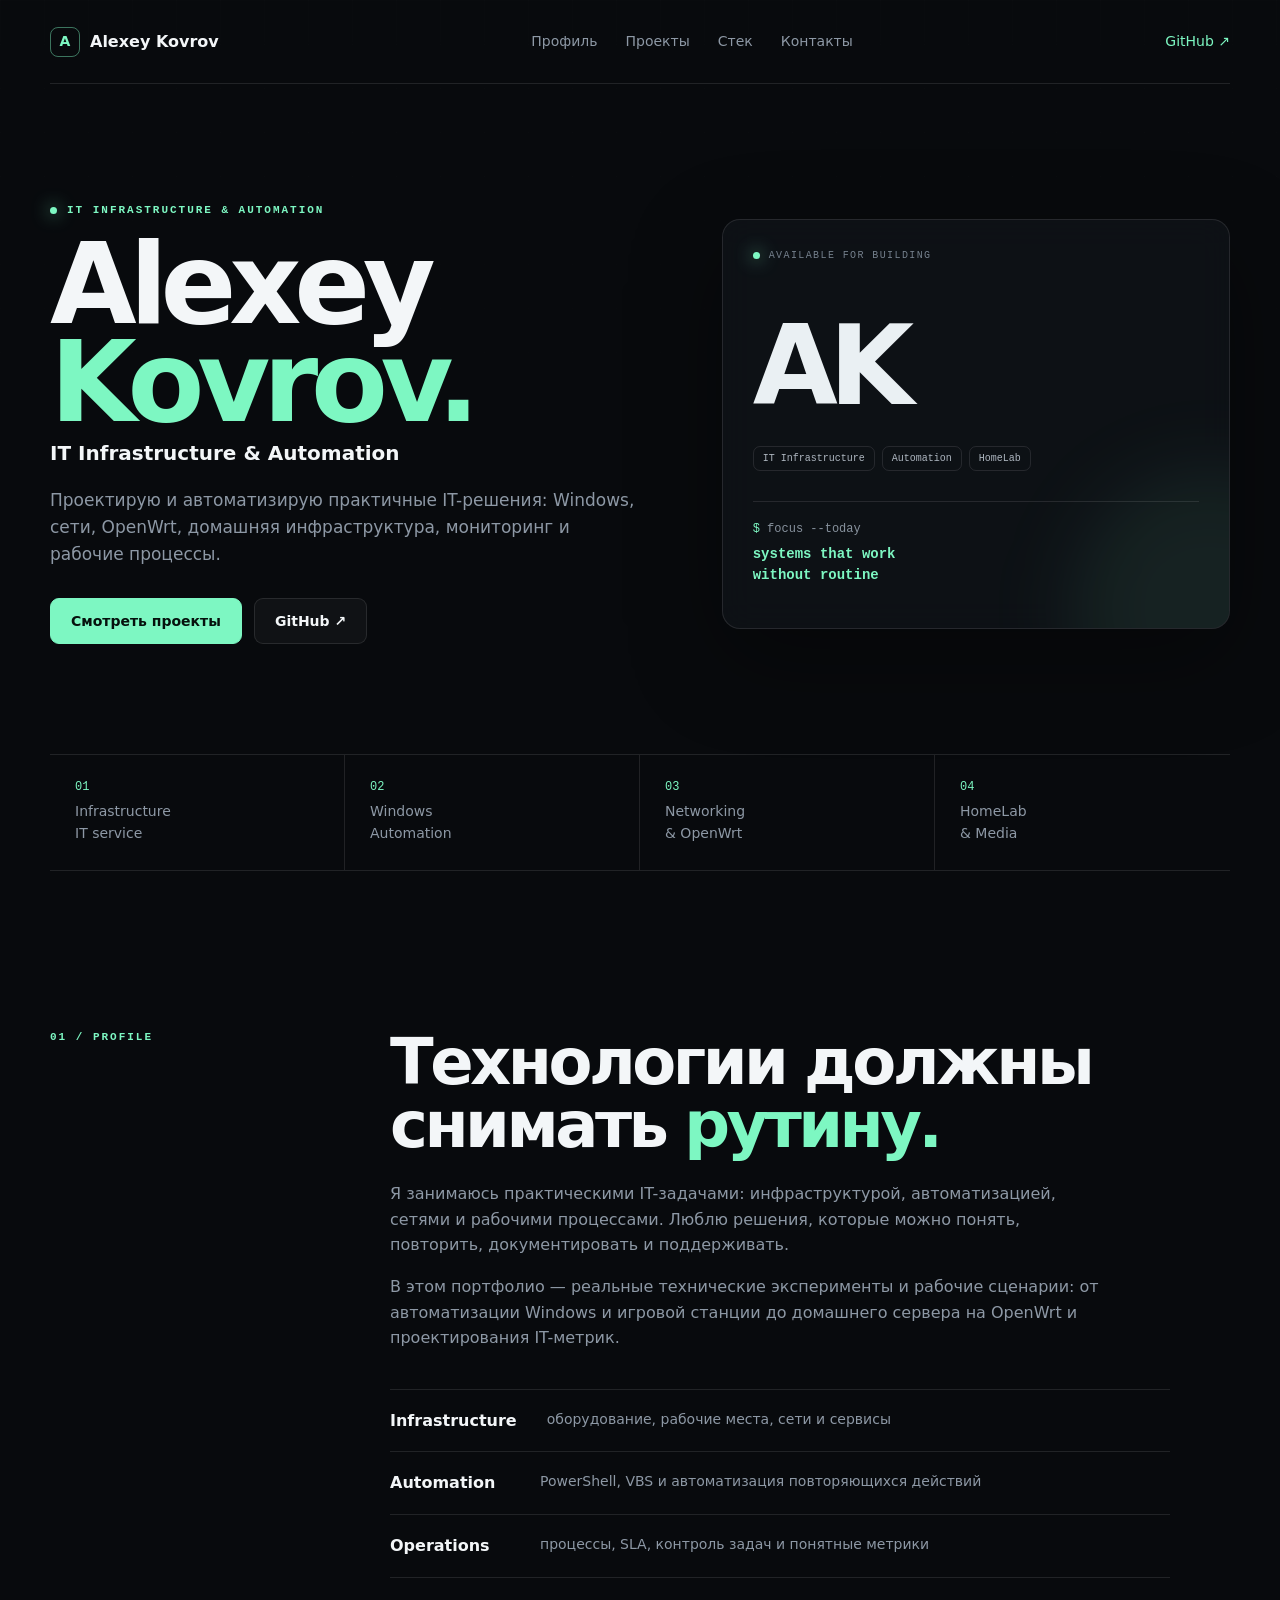
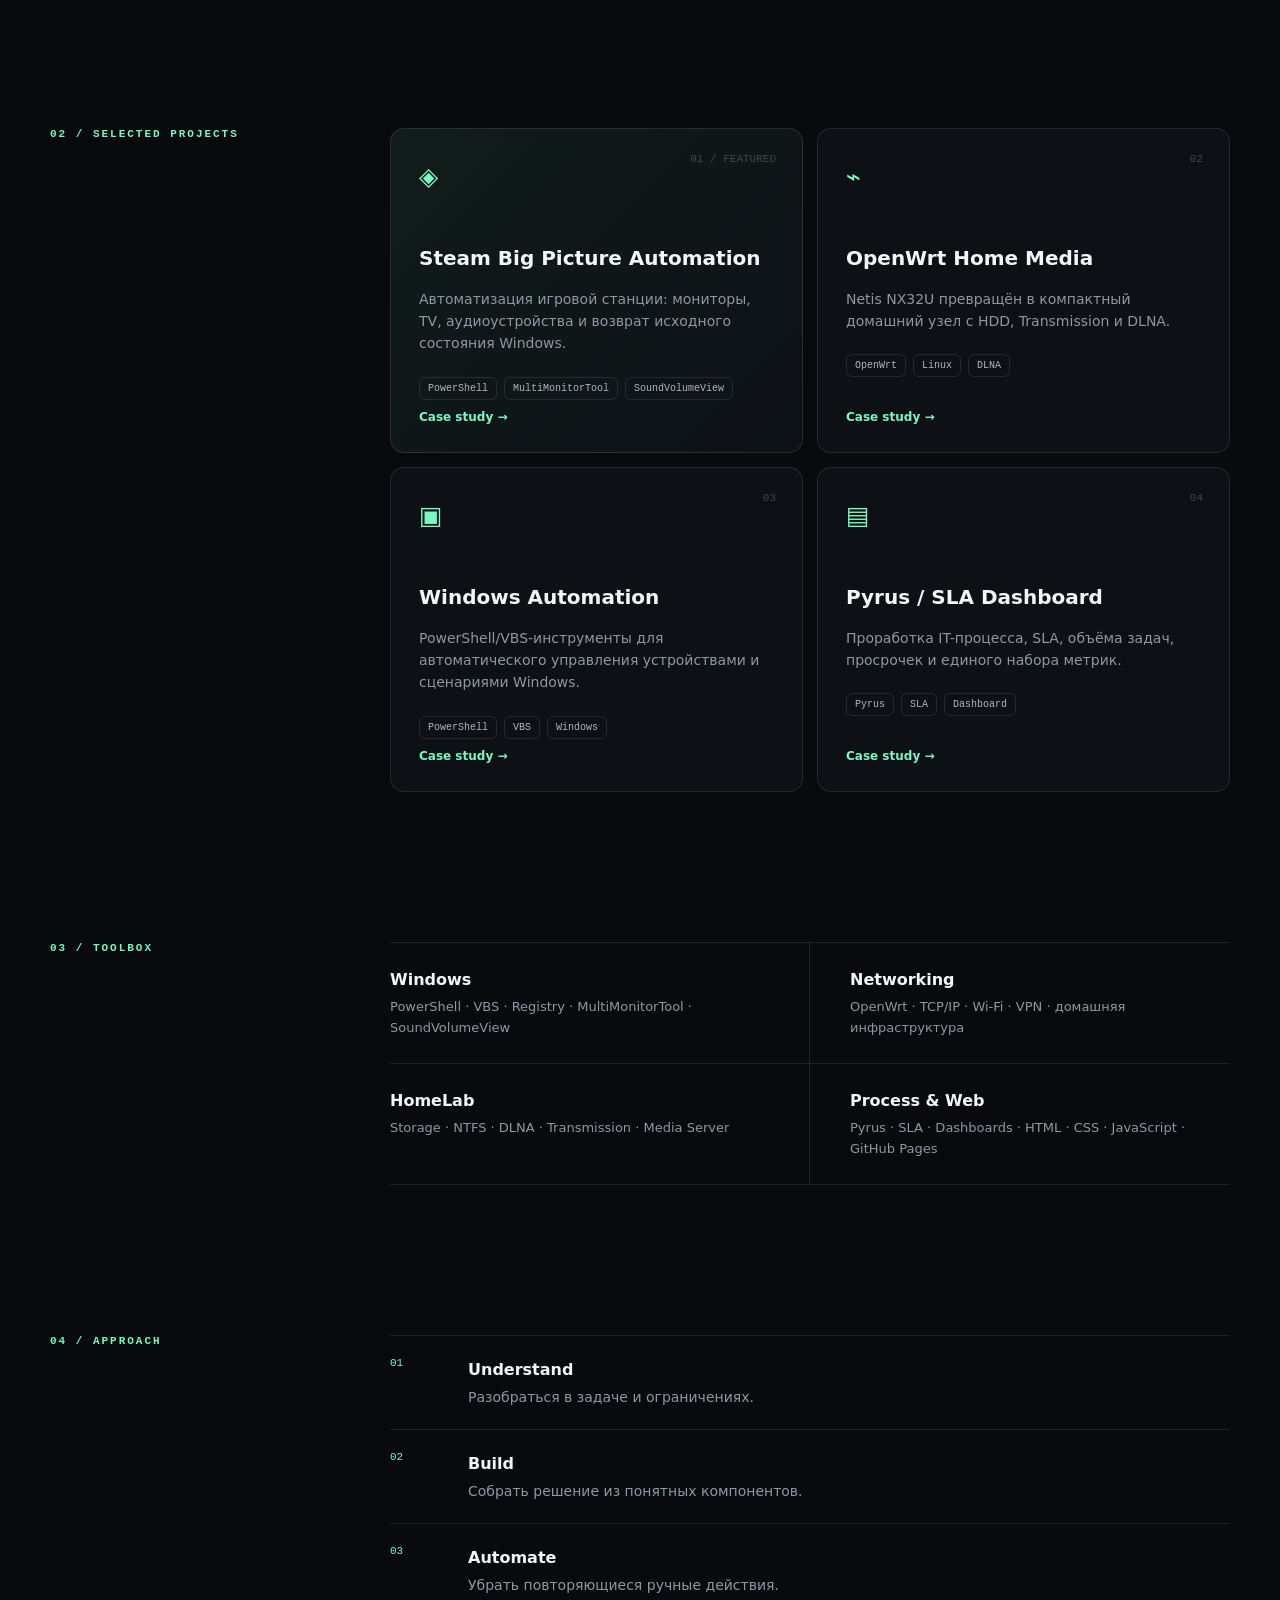
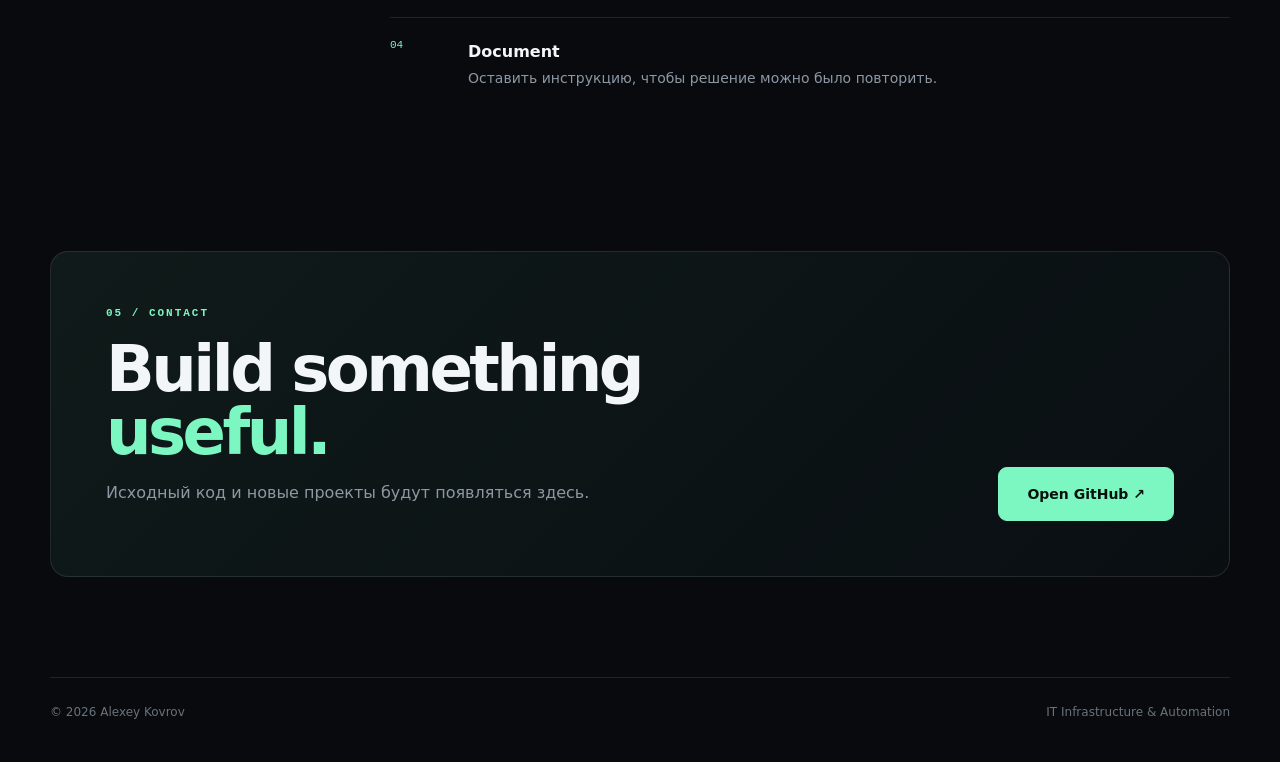
==== commit 5ea0f718: "Add files via upload" ====
--- a/index.html
+++ b/index.html
@@ -1,110 +1,127 @@
 <!doctype html>
 <html lang="ru">
 <head>
-  <meta charset="utf-8">
-  <meta name="viewport" content="width=device-width, initial-scale=1">
-  <meta name="description" content="Alexsol83 — IT infrastructure, automation, HomeLab and practical projects.">
-  <title>Alexsol83 — IT • Automation • HomeLab</title>
-  <link rel="stylesheet" href="style.css">
+<meta charset="utf-8">
+<meta name="viewport" content="width=device-width, initial-scale=1">
+<meta name="description" content="Alexey Kovrov — IT Infrastructure & Automation. Windows, networking, OpenWrt, HomeLab and practical automation projects.">
+<title>Alexey Kovrov — IT Infrastructure & Automation</title>
+<link rel="stylesheet" href="style.css">
 </head>
 <body>
-  <div class="bg-grid" aria-hidden="true"></div>
-  <header class="header">
-    <a class="brand" href="#top"><span class="brand-mark">A</span><span>Alexsol83</span></a>
-    <nav class="nav">
-      <a href="#about">Обо мне</a><a href="#projects">Проекты</a><a href="#stack">Стек</a><a href="#contact">Контакты</a>
-    </nav>
-    <a class="github-link" href="https://github.com/Alexsol83" target="_blank" rel="noopener">GitHub ↗</a>
-  </header>
+<div class="bg-grid" aria-hidden="true"></div>
 
-  <main id="top">
-    <section class="hero">
-      <div class="hero-copy reveal">
-        <div class="eyebrow"><span class="dot"></span> PERSONAL TECH LAB</div>
-        <h1>IT.<br><span>Automation.</span><br>HomeLab.</h1>
-        <p class="hero-text">Практичные проекты вокруг Windows, сетей, OpenWrt, автоматизации и домашней инфраструктуры.</p>
-        <div class="hero-actions">
-          <a class="btn primary" href="#projects">Смотреть проекты</a>
-          <a class="btn secondary" href="https://github.com/Alexsol83" target="_blank" rel="noopener">Открыть GitHub</a>
-        </div>
-      </div>
-      <div class="terminal-card reveal">
-        <div class="terminal-top"><span></span><span></span><span></span><small>alexsol83@homelab:~</small></div>
-        <div class="terminal-body">
-          <p><b>$</b> whoami</p><p class="muted">alexsol83</p>
-          <p><b>$</b> cat focus.txt</p><p class="accent">automation · networking · homelab</p>
-          <p><b>$</b> systemctl status projects</p><p class="ok">● active — always building</p><p class="cursor">_</p>
-        </div>
-      </div>
-    </section>
+<header class="header">
+  <a class="brand" href="#top"><span class="brand-mark">A</span><span>Alexey Kovrov</span></a>
+  <nav class="nav">
+    <a href="#profile">Профиль</a><a href="#projects">Проекты</a><a href="#stack">Стек</a><a href="#contact">Контакты</a>
+  </nav>
+  <a class="github-link" href="https://github.com/Alexsol83" target="_blank" rel="noopener">GitHub ↗</a>
+</header>
 
-    <section class="stats reveal">
-      <div><strong>01</strong><span>Windows<br>Automation</span></div>
-      <div><strong>02</strong><span>OpenWrt<br>& Networking</span></div>
-      <div><strong>03</strong><span>HomeLab<br>& Media</span></div>
-      <div><strong>04</strong><span>Scripts<br>& Tools</span></div>
-    </section>
+<main id="top">
+<section class="hero">
+  <div class="hero-copy reveal">
+    <div class="eyebrow"><span class="dot"></span> IT INFRASTRUCTURE & AUTOMATION</div>
+    <h1>Alexey<br><span>Kovrov.</span></h1>
+    <p class="role">IT Infrastructure & Automation</p>
+    <p class="hero-text">Проектирую и автоматизирую практичные IT-решения: Windows, сети, OpenWrt, домашняя инфраструктура, мониторинг и рабочие процессы.</p>
+    <div class="hero-actions">
+      <a class="btn primary" href="#projects">Смотреть проекты</a>
+      <a class="btn secondary" href="https://github.com/Alexsol83" target="_blank" rel="noopener">GitHub ↗</a>
+    </div>
+  </div>
+  <div class="profile-card reveal">
+    <div class="profile-top"><span class="status"></span><span>AVAILABLE FOR BUILDING</span></div>
+    <div class="profile-initial">AK</div>
+    <div class="profile-meta"><span>IT Infrastructure</span><span>Automation</span><span>HomeLab</span></div>
+    <div class="profile-line"></div>
+    <div class="profile-terminal"><span>$</span> focus --today</div>
+    <div class="profile-value">systems that work<br>without routine</div>
+  </div>
+</section>
 
-    <section id="about" class="section reveal">
-      <div class="section-label">01 / ABOUT</div>
-      <div class="section-content">
-        <h2>Собираю вещи,<br>которые <em>работают.</em></h2>
-        <p>Мне интересны практичные технологии: автоматизация рутинных действий, домашние серверы, сети, Windows-инструменты и всё, что делает систему удобнее и надёжнее.</p>
-        <p>Здесь собраны проекты, которые я действительно настраивал, тестировал и доводил до рабочего состояния.</p>
-      </div>
-    </section>
+<section class="stats reveal">
+  <div><strong>01</strong><span>Infrastructure<br>IT service</span></div>
+  <div><strong>02</strong><span>Windows<br>Automation</span></div>
+  <div><strong>03</strong><span>Networking<br>& OpenWrt</span></div>
+  <div><strong>04</strong><span>HomeLab<br>& Media</span></div>
+</section>
 
-    <section id="projects" class="section reveal">
-      <div class="section-label">02 / PROJECTS</div>
-      <div class="project-grid">
-        <a class="project" href="projects/steam-big-picture.html">
-          <div class="project-number">01</div><div class="project-icon">◈</div>
-          <h3>Steam Big Picture Automation</h3>
-          <p>Автоматическое переключение мониторов и аудио при входе и выходе из Big Picture.</p>
-          <div class="tags"><span>PowerShell</span><span>Windows</span><span>MultiMonitorTool</span></div>
-          <span class="project-more">Открыть проект →</span>
-        </a>
-        <a class="project" href="projects/openwrt-home-media.html">
-          <div class="project-number">02</div><div class="project-icon">⌁</div>
-          <h3>OpenWrt Home Media</h3>
-          <p>Netis NX32U, HDD, Transmission и DLNA в роли домашнего медиасервера.</p>
-          <div class="tags"><span>OpenWrt</span><span>Linux</span><span>DLNA</span></div>
-          <span class="project-more">Открыть проект →</span>
-        </a>
-        <a class="project" href="projects/windows-automation.html">
-          <div class="project-number">03</div><div class="project-icon">▣</div>
-          <h3>Windows Automation</h3>
-          <p>PowerShell и VBS для устройств, запуска программ, мониторов и звука.</p>
-          <div class="tags"><span>PowerShell</span><span>VBS</span><span>Registry</span></div>
-          <span class="project-more">Открыть проект →</span>
-        </a>
-        <a class="project" href="projects/pyrus-sla-dashboard.html">
-          <div class="project-number">04</div><div class="project-icon">▤</div>
-          <h3>Pyrus / SLA Dashboard</h3>
-          <p>Проработка процессов, SLA, метрик и дашборда для ИТ-сервиса.</p>
-          <div class="tags"><span>Pyrus</span><span>SLA</span><span>Dashboard</span></div>
-          <span class="project-more">Открыть проект →</span>
-        </a>
-      </div>
-    </section>
+<section id="profile" class="section reveal">
+  <div class="section-label">01 / PROFILE</div>
+  <div class="section-content">
+    <h2>Технологии должны<br>снимать <em>рутину.</em></h2>
+    <p>Я занимаюсь практическими IT-задачами: инфраструктурой, автоматизацией, сетями и рабочими процессами. Люблю решения, которые можно понять, повторить, документировать и поддерживать.</p>
+    <p>В этом портфолио — реальные технические эксперименты и рабочие сценарии: от автоматизации Windows и игровой станции до домашнего сервера на OpenWrt и проектирования IT-метрик.</p>
+    <div class="profile-points">
+      <div><b>Infrastructure</b><span>оборудование, рабочие места, сети и сервисы</span></div>
+      <div><b>Automation</b><span>PowerShell, VBS и автоматизация повторяющихся действий</span></div>
+      <div><b>Operations</b><span>процессы, SLA, контроль задач и понятные метрики</span></div>
+    </div>
+  </div>
+</section>
 
-    <section id="stack" class="section reveal">
-      <div class="section-label">03 / TOOLBOX</div>
-      <div class="toolbox">
-        <div><b>Windows</b><span>PowerShell · VBS · Registry · MultiMonitorTool · SoundVolumeView</span></div>
-        <div><b>Networking</b><span>OpenWrt · TCP/IP · Wi‑Fi · VPN</span></div>
-        <div><b>HomeLab</b><span>Storage · DLNA · Transmission · Media</span></div>
-        <div><b>Web</b><span>HTML · CSS · JavaScript · GitHub Pages</span></div>
-      </div>
-    </section>
+<section id="projects" class="section reveal">
+  <div class="section-label">02 / SELECTED PROJECTS</div>
+  <div class="project-grid">
+    <a class="project featured" href="projects/steam-big-picture.html">
+      <div class="project-number">01 / FEATURED</div><div class="project-icon">◈</div>
+      <h3>Steam Big Picture Automation</h3>
+      <p>Автоматизация игровой станции: мониторы, TV, аудиоустройства и возврат исходного состояния Windows.</p>
+      <div class="tags"><span>PowerShell</span><span>MultiMonitorTool</span><span>SoundVolumeView</span></div>
+      <span class="project-more">Case study →</span>
+    </a>
+    <a class="project" href="projects/openwrt-home-media.html">
+      <div class="project-number">02</div><div class="project-icon">⌁</div>
+      <h3>OpenWrt Home Media</h3>
+      <p>Netis NX32U превращён в компактный домашний узел с HDD, Transmission и DLNA.</p>
+      <div class="tags"><span>OpenWrt</span><span>Linux</span><span>DLNA</span></div>
+      <span class="project-more">Case study →</span>
+    </a>
+    <a class="project" href="projects/windows-automation.html">
+      <div class="project-number">03</div><div class="project-icon">▣</div>
+      <h3>Windows Automation</h3>
+      <p>PowerShell/VBS-инструменты для автоматического управления устройствами и сценариями Windows.</p>
+      <div class="tags"><span>PowerShell</span><span>VBS</span><span>Windows</span></div>
+      <span class="project-more">Case study →</span>
+    </a>
+    <a class="project" href="projects/pyrus-sla-dashboard.html">
+      <div class="project-number">04</div><div class="project-icon">▤</div>
+      <h3>Pyrus / SLA Dashboard</h3>
+      <p>Проработка IT-процесса, SLA, объёма задач, просрочек и единого набора метрик.</p>
+      <div class="tags"><span>Pyrus</span><span>SLA</span><span>Dashboard</span></div>
+      <span class="project-more">Case study →</span>
+    </a>
+  </div>
+</section>
 
-    <section id="contact" class="contact reveal">
-      <div><div class="section-label">04 / CONTACT</div><h2>Есть идея?<br><em>Давай соберём.</em></h2></div>
-      <a class="btn primary large" href="https://github.com/Alexsol83" target="_blank" rel="noopener">GitHub profile ↗</a>
-    </section>
-  </main>
+<section id="stack" class="section reveal">
+  <div class="section-label">03 / TOOLBOX</div>
+  <div class="toolbox">
+    <div><b>Windows</b><span>PowerShell · VBS · Registry · MultiMonitorTool · SoundVolumeView</span></div>
+    <div><b>Networking</b><span>OpenWrt · TCP/IP · Wi‑Fi · VPN · домашняя инфраструктура</span></div>
+    <div><b>HomeLab</b><span>Storage · NTFS · DLNA · Transmission · Media Server</span></div>
+    <div><b>Process & Web</b><span>Pyrus · SLA · Dashboards · HTML · CSS · JavaScript · GitHub Pages</span></div>
+  </div>
+</section>
 
-  <footer class="footer"><span>© <span id="year"></span> Alexsol83</span><span>Built with HTML · CSS · JS</span></footer>
-  <script src="script.js"></script>
+<section class="section timeline-section reveal">
+  <div class="section-label">04 / APPROACH</div>
+  <div class="timeline">
+    <div><span>01</span><div><b>Understand</b><p>Разобраться в задаче и ограничениях.</p></div></div>
+    <div><span>02</span><div><b>Build</b><p>Собрать решение из понятных компонентов.</p></div></div>
+    <div><span>03</span><div><b>Automate</b><p>Убрать повторяющиеся ручные действия.</p></div></div>
+    <div><span>04</span><div><b>Document</b><p>Оставить инструкцию, чтобы решение можно было повторить.</p></div></div>
+  </div>
+</section>
+
+<section id="contact" class="contact reveal">
+  <div><div class="section-label">05 / CONTACT</div><h2>Build something<br><em>useful.</em></h2><p>Исходный код и новые проекты будут появляться здесь.</p></div>
+  <a class="btn primary large" href="https://github.com/Alexsol83" target="_blank" rel="noopener">Open GitHub ↗</a>
+</section>
+</main>
+
+<footer class="footer"><span>© <span id="year"></span> Alexey Kovrov</span><span>IT Infrastructure & Automation</span></footer>
+<script src="script.js"></script>
 </body>
-</html>
+</html>
--- a/style.css
+++ b/style.css
@@ -1,16 +1,17 @@
-:root{--bg:#080a0d;--panel:rgba(15,19,24,.78);--text:#f3f6f8;--muted:#8d98a5;--line:rgba(255,255,255,.10);--accent:#7df7c2;--accent2:#5fe2ff;--max:1180px}
+:root{--bg:#080a0d;--panel:rgba(15,19,24,.8);--text:#f3f6f8;--muted:#8d98a5;--line:rgba(255,255,255,.1);--accent:#7df7c2;--accent2:#5fe2ff;--max:1180px}
 *{box-sizing:border-box}html{scroll-behavior:smooth}body{margin:0;background:var(--bg);color:var(--text);font-family:Inter,ui-sans-serif,system-ui,-apple-system,BlinkMacSystemFont,"Segoe UI",sans-serif;line-height:1.6;overflow-x:hidden}a{color:inherit;text-decoration:none}
-.bg-grid{position:fixed;inset:0;pointer-events:none;opacity:.22;background-image:linear-gradient(rgba(255,255,255,.035) 1px,transparent 1px),linear-gradient(90deg,rgba(255,255,255,.035) 1px,transparent 1px);background-size:44px 44px;mask-image:linear-gradient(to bottom,#000,transparent 80%)}
+.bg-grid{position:fixed;inset:0;pointer-events:none;opacity:.22;background-image:linear-gradient(rgba(255,255,255,.035) 1px,transparent 1px),linear-gradient(90deg,rgba(255,255,255,.035) 1px,transparent 1px);background-size:44px 44px;mask-image:linear-gradient(to bottom,#000,transparent 82%)}
 .header,main,.footer{width:min(calc(100% - 40px),var(--max));margin-inline:auto}.header{height:84px;display:flex;align-items:center;justify-content:space-between;border-bottom:1px solid var(--line)}.brand{display:flex;align-items:center;gap:10px;font-weight:750}.brand-mark{display:grid;place-items:center;width:30px;height:30px;border:1px solid rgba(125,247,194,.45);color:var(--accent);font-size:14px;border-radius:8px}.nav{display:flex;gap:28px;color:var(--muted);font-size:14px}.nav a:hover,.github-link:hover{color:var(--text)}.github-link{font-size:14px;color:var(--accent)}
-.hero{min-height:690px;display:grid;grid-template-columns:1.1fr .9fr;align-items:center;gap:70px;padding:90px 0 80px}.eyebrow,.section-label{color:var(--accent);font:700 11px/1.2 ui-monospace,SFMono-Regular,Menlo,monospace;letter-spacing:.18em}.eyebrow{display:flex;align-items:center;gap:10px}.dot{width:7px;height:7px;border-radius:50%;background:var(--accent);box-shadow:0 0 18px var(--accent)}
-h1{margin:20px 0 24px;font-size:clamp(62px,9vw,116px);line-height:.87;letter-spacing:-.065em;font-weight:800}h1 span,em{color:var(--accent);font-style:normal}.hero-text{max-width:600px;color:var(--muted);font-size:17px}.hero-actions{display:flex;gap:12px;margin-top:30px;flex-wrap:wrap}.btn{display:inline-flex;align-items:center;justify-content:center;min-height:46px;padding:0 20px;border-radius:9px;border:1px solid var(--line);font-weight:700;font-size:14px;transition:.25s}.btn:hover{transform:translateY(-2px)}.btn.primary{background:var(--accent);color:#06110d;border-color:var(--accent)}.btn.secondary{background:rgba(255,255,255,.035)}.btn.large{min-height:54px;padding-inline:28px}
-.terminal-card{border:1px solid var(--line);background:var(--panel);backdrop-filter:blur(16px);border-radius:16px;overflow:hidden;box-shadow:0 30px 90px rgba(0,0,0,.35);transform:rotate(1.5deg)}.terminal-top{height:42px;display:flex;align-items:center;gap:7px;padding:0 15px;border-bottom:1px solid var(--line)}.terminal-top>span{width:8px;height:8px;border-radius:50%;background:#68727d}.terminal-top small{margin-left:auto;color:#66717c;font:11px ui-monospace,monospace}.terminal-body{padding:28px;min-height:330px;font:13px/2 ui-monospace,SFMono-Regular,Menlo,monospace}.terminal-body p{margin:0}.terminal-body b{color:var(--accent)}.muted{color:#66717c}.accent{color:var(--accent2)}.ok{color:var(--accent)}.cursor{color:var(--accent);animation:blink 1s step-end infinite}@keyframes blink{50%{opacity:0}}
+.hero{min-height:670px;display:grid;grid-template-columns:1.08fr .92fr;align-items:center;gap:75px;padding:90px 0 80px}.eyebrow,.section-label{color:var(--accent);font:700 11px/1.2 ui-monospace,SFMono-Regular,Menlo,monospace;letter-spacing:.18em}.eyebrow{display:flex;align-items:center;gap:10px}.dot,.status{width:7px;height:7px;border-radius:50%;background:var(--accent);box-shadow:0 0 18px var(--accent)}
+h1{margin:18px 0 5px;font-size:clamp(64px,9vw,112px);line-height:.88;letter-spacing:-.065em;font-weight:800}h1 span,em{color:var(--accent);font-style:normal}.role{font-size:20px;font-weight:650;margin:0 0 18px}.hero-text{max-width:650px;color:var(--muted);font-size:17px}.hero-actions{display:flex;gap:12px;margin-top:30px;flex-wrap:wrap}.btn{display:inline-flex;align-items:center;justify-content:center;min-height:46px;padding:0 20px;border-radius:9px;border:1px solid var(--line);font-weight:700;font-size:14px;transition:.25s}.btn:hover{transform:translateY(-2px)}.btn.primary{background:var(--accent);color:#06110d;border-color:var(--accent)}.btn.secondary{background:rgba(255,255,255,.035)}.btn.large{min-height:54px;padding-inline:28px}
+.profile-card{border:1px solid var(--line);background:var(--panel);backdrop-filter:blur(16px);border-radius:18px;padding:30px;min-height:410px;box-shadow:0 30px 90px rgba(0,0,0,.35);position:relative;overflow:hidden}.profile-card:after{content:"";position:absolute;width:280px;height:280px;border-radius:50%;background:rgba(125,247,194,.08);filter:blur(40px);right:-120px;bottom:-120px}.profile-top{display:flex;align-items:center;gap:9px;color:#75818d;font:10px ui-monospace,monospace;letter-spacing:.14em}.profile-initial{font-size:110px;font-weight:800;letter-spacing:-.08em;line-height:1;margin-top:50px;color:#eaf0f3}.profile-meta{display:flex;flex-wrap:wrap;gap:7px;margin-top:25px}.profile-meta span{border:1px solid var(--line);border-radius:7px;padding:6px 9px;color:#aeb7c0;font:10px ui-monospace,monospace}.profile-line{height:1px;background:var(--line);margin:30px 0 20px}.profile-terminal{font:12px ui-monospace,monospace;color:#87929d}.profile-terminal span{color:var(--accent)}.profile-value{margin-top:8px;color:var(--accent);font:700 14px/1.5 ui-monospace,monospace}
 .stats{display:grid;grid-template-columns:repeat(4,1fr);border-block:1px solid var(--line);margin-bottom:130px}.stats>div{padding:25px;border-right:1px solid var(--line);display:flex;flex-direction:column;gap:6px}.stats>div:last-child{border-right:0}.stats strong{color:var(--accent);font:12px ui-monospace,monospace}.stats span{color:var(--muted);font-size:14px}
-.section{padding:30px 0 120px;display:grid;grid-template-columns:.25fr .75fr;gap:60px}.section-content{max-width:760px}h2{margin:0 0 25px;font-size:clamp(38px,5vw,70px);line-height:.98;letter-spacing:-.055em}.section-content p{max-width:680px;color:var(--muted);font-size:16px}
-.project-grid{display:grid;grid-template-columns:repeat(2,1fr);gap:14px}.project{position:relative;min-height:320px;padding:28px;background:var(--panel);border:1px solid var(--line);border-radius:14px;transition:.3s;overflow:hidden}.project:hover{transform:translateY(-5px);border-color:rgba(125,247,194,.35)}.project-number{position:absolute;top:24px;right:26px;color:#3e4852;font:11px ui-monospace,monospace}.project-icon{color:var(--accent);font-size:25px;margin-bottom:45px}.project h3{margin:0 0 10px;font-size:20px}.project p{color:var(--muted);font-size:14px}.tags{display:flex;gap:7px;flex-wrap:wrap;margin-top:22px}.tags span{padding:5px 8px;border:1px solid var(--line);border-radius:6px;color:#aeb7c0;font:10px ui-monospace,monospace}.project-more{position:absolute;bottom:24px;left:28px;color:var(--accent);font-size:12px;font-weight:700}
+.section{padding:30px 0 120px;display:grid;grid-template-columns:.25fr .75fr;gap:60px}.section-content{max-width:780px}h2{margin:0 0 25px;font-size:clamp(38px,5vw,70px);line-height:.98;letter-spacing:-.055em}.section-content p{max-width:720px;color:var(--muted);font-size:16px}.profile-points{margin-top:38px;border-top:1px solid var(--line)}.profile-points>div{padding:18px 0;border-bottom:1px solid var(--line);display:flex;gap:30px}.profile-points b{min-width:120px}.profile-points span{color:var(--muted);font-size:14px}
+.project-grid{display:grid;grid-template-columns:repeat(2,1fr);gap:14px}.project{position:relative;min-height:325px;padding:28px;background:var(--panel);border:1px solid var(--line);border-radius:14px;transition:.3s;overflow:hidden}.project:hover{transform:translateY(-5px);border-color:rgba(125,247,194,.35)}.project.featured{background:linear-gradient(135deg,rgba(125,247,194,.08),rgba(15,19,24,.82))}.project-number{position:absolute;top:24px;right:26px;color:#3e4852;font:11px ui-monospace,monospace}.project-icon{color:var(--accent);font-size:25px;margin-bottom:45px}.project h3{margin:0 0 10px;font-size:20px}.project p{color:var(--muted);font-size:14px;max-width:470px}.tags{display:flex;gap:7px;flex-wrap:wrap;margin-top:22px}.tags span{padding:5px 8px;border:1px solid var(--line);border-radius:6px;color:#aeb7c0;font:10px ui-monospace,monospace}.project-more{position:absolute;bottom:24px;left:28px;color:var(--accent);font-size:12px;font-weight:700}
 .toolbox{display:grid;grid-template-columns:1fr 1fr;gap:0;border-top:1px solid var(--line)}.toolbox div{padding:24px 0;border-bottom:1px solid var(--line);display:flex;flex-direction:column;gap:5px}.toolbox div:nth-child(odd){padding-right:40px;border-right:1px solid var(--line)}.toolbox div:nth-child(even){padding-left:40px}.toolbox b{font-size:16px}.toolbox span{color:var(--muted);font-size:13px}
-.contact{margin:20px 0 100px;padding:55px;border:1px solid var(--line);border-radius:18px;background:linear-gradient(135deg,rgba(125,247,194,.07),rgba(95,226,255,.025));display:flex;align-items:end;justify-content:space-between;gap:30px}.contact h2{margin-top:18px;margin-bottom:0}.footer{padding:25px 0 40px;border-top:1px solid var(--line);display:flex;justify-content:space-between;color:#68727c;font-size:12px}
-.reveal{opacity:0;transform:translateY(18px);transition:opacity .7s,transform .7s}.reveal.visible{opacity:1;transform:none}
-.project-page{padding:90px 0 120px;max-width:850px}.back{display:inline-flex;color:var(--accent);font:12px ui-monospace,monospace;margin-bottom:45px}.project-page h1{font-size:clamp(50px,7vw,88px);margin-bottom:25px}.lead{color:var(--muted);font-size:19px;max-width:720px}.detail-grid{display:grid;grid-template-columns:1fr 1fr;gap:14px;margin:55px 0}.detail{border:1px solid var(--line);border-radius:12px;padding:22px;background:var(--panel)}.detail b{display:block;margin-bottom:5px}.detail span{color:var(--muted);font-size:13px}.project-page h2{font-size:38px;margin-top:70px}.project-page ul{color:var(--muted);padding-left:20px}.codebox{padding:22px;border:1px solid var(--line);border-radius:12px;background:#050709;color:#aeb7c0;font:12px/1.8 ui-monospace,monospace;overflow:auto}
-@media(max-width:820px){.header{height:70px}.nav{display:none}.hero{grid-template-columns:1fr;gap:35px;padding-top:65px}.terminal-card{transform:none}.stats{grid-template-columns:1fr 1fr;margin-bottom:80px}.stats>div:nth-child(2){border-right:0}.stats>div:nth-child(-n+2){border-bottom:1px solid var(--line)}.section{grid-template-columns:1fr;gap:25px;padding-bottom:85px}.project-grid,.toolbox,.detail-grid{grid-template-columns:1fr}.toolbox div:nth-child(odd),.toolbox div:nth-child(even){padding-inline:0;border-right:0}.contact{flex-direction:column;align-items:flex-start;margin-bottom:70px;padding:32px}}
-@media(max-width:480px){.header,main,.footer{width:min(calc(100% - 28px),var(--max))}h1{font-size:60px}.stats>div{padding:18px 12px}.project{min-height:340px}}
+.timeline>div{display:grid;grid-template-columns:60px 1fr;gap:18px;border-top:1px solid var(--line);padding:21px 0}.timeline>div>span{color:var(--accent);font:11px ui-monospace,monospace}.timeline b{font-size:16px}.timeline p{margin:3px 0 0;color:var(--muted);font-size:14px}
+.contact{margin:20px 0 100px;padding:55px;border:1px solid var(--line);border-radius:18px;background:linear-gradient(135deg,rgba(125,247,194,.07),rgba(95,226,255,.025));display:flex;align-items:end;justify-content:space-between;gap:30px}.contact h2{margin-top:18px;margin-bottom:8px}.contact p{color:var(--muted)}
+.footer{padding:25px 0 40px;border-top:1px solid var(--line);display:flex;justify-content:space-between;color:#68727c;font-size:12px}.reveal{opacity:0;transform:translateY(18px);transition:opacity .7s,transform .7s}.reveal.visible{opacity:1;transform:none}
+.project-page{padding:85px 0 120px;max-width:900px}.back{display:inline-flex;color:var(--accent);font:12px ui-monospace,monospace;margin-bottom:45px}.project-page h1{font-size:clamp(50px,7vw,88px);margin-bottom:20px}.lead{color:var(--muted);font-size:19px;max-width:780px}.detail-grid{display:grid;grid-template-columns:1fr 1fr;gap:14px;margin:55px 0}.detail{border:1px solid var(--line);border-radius:12px;padding:22px;background:var(--panel)}.detail b{display:block;margin-bottom:5px}.detail span{color:var(--muted);font-size:13px}.project-page h2{font-size:38px;margin-top:70px}.project-page ul{color:var(--muted);padding-left:20px}.project-page li{margin:8px 0}.codebox{padding:22px;border:1px solid var(--line);border-radius:12px;background:#050709;color:#aeb7c0;font:12px/1.8 ui-monospace,monospace;overflow:auto}.architecture{display:grid;grid-template-columns:1fr;gap:8px;margin:28px 0}.arch-node{border:1px solid var(--line);border-radius:10px;padding:15px;background:var(--panel);font:12px ui-monospace,monospace}.arch-node b{color:var(--accent)}.arrow{text-align:center;color:#56616d}
+@media(max-width:820px){.header{height:70px}.nav{display:none}.hero{grid-template-columns:1fr;gap:35px;padding-top:65px}.stats{grid-template-columns:1fr 1fr;margin-bottom:80px}.stats>div:nth-child(2){border-right:0}.stats>div:nth-child(-n+2){border-bottom:1px solid var(--line)}.section{grid-template-columns:1fr;gap:25px;padding-bottom:85px}.project-grid,.toolbox,.detail-grid{grid-template-columns:1fr}.toolbox div:nth-child(odd),.toolbox div:nth-child(even){padding-inline:0;border-right:0}.contact{flex-direction:column;align-items:flex-start;margin-bottom:70px;padding:32px}.profile-points>div{display:block}.profile-points b{display:block;margin-bottom:5px}}
+@media(max-width:480px){.header,main,.footer{width:min(calc(100% - 28px),var(--max))}h1{font-size:62px}.profile-initial{font-size:80px}.stats>div{padding:18px 12px}.project{min-height:340px}}
